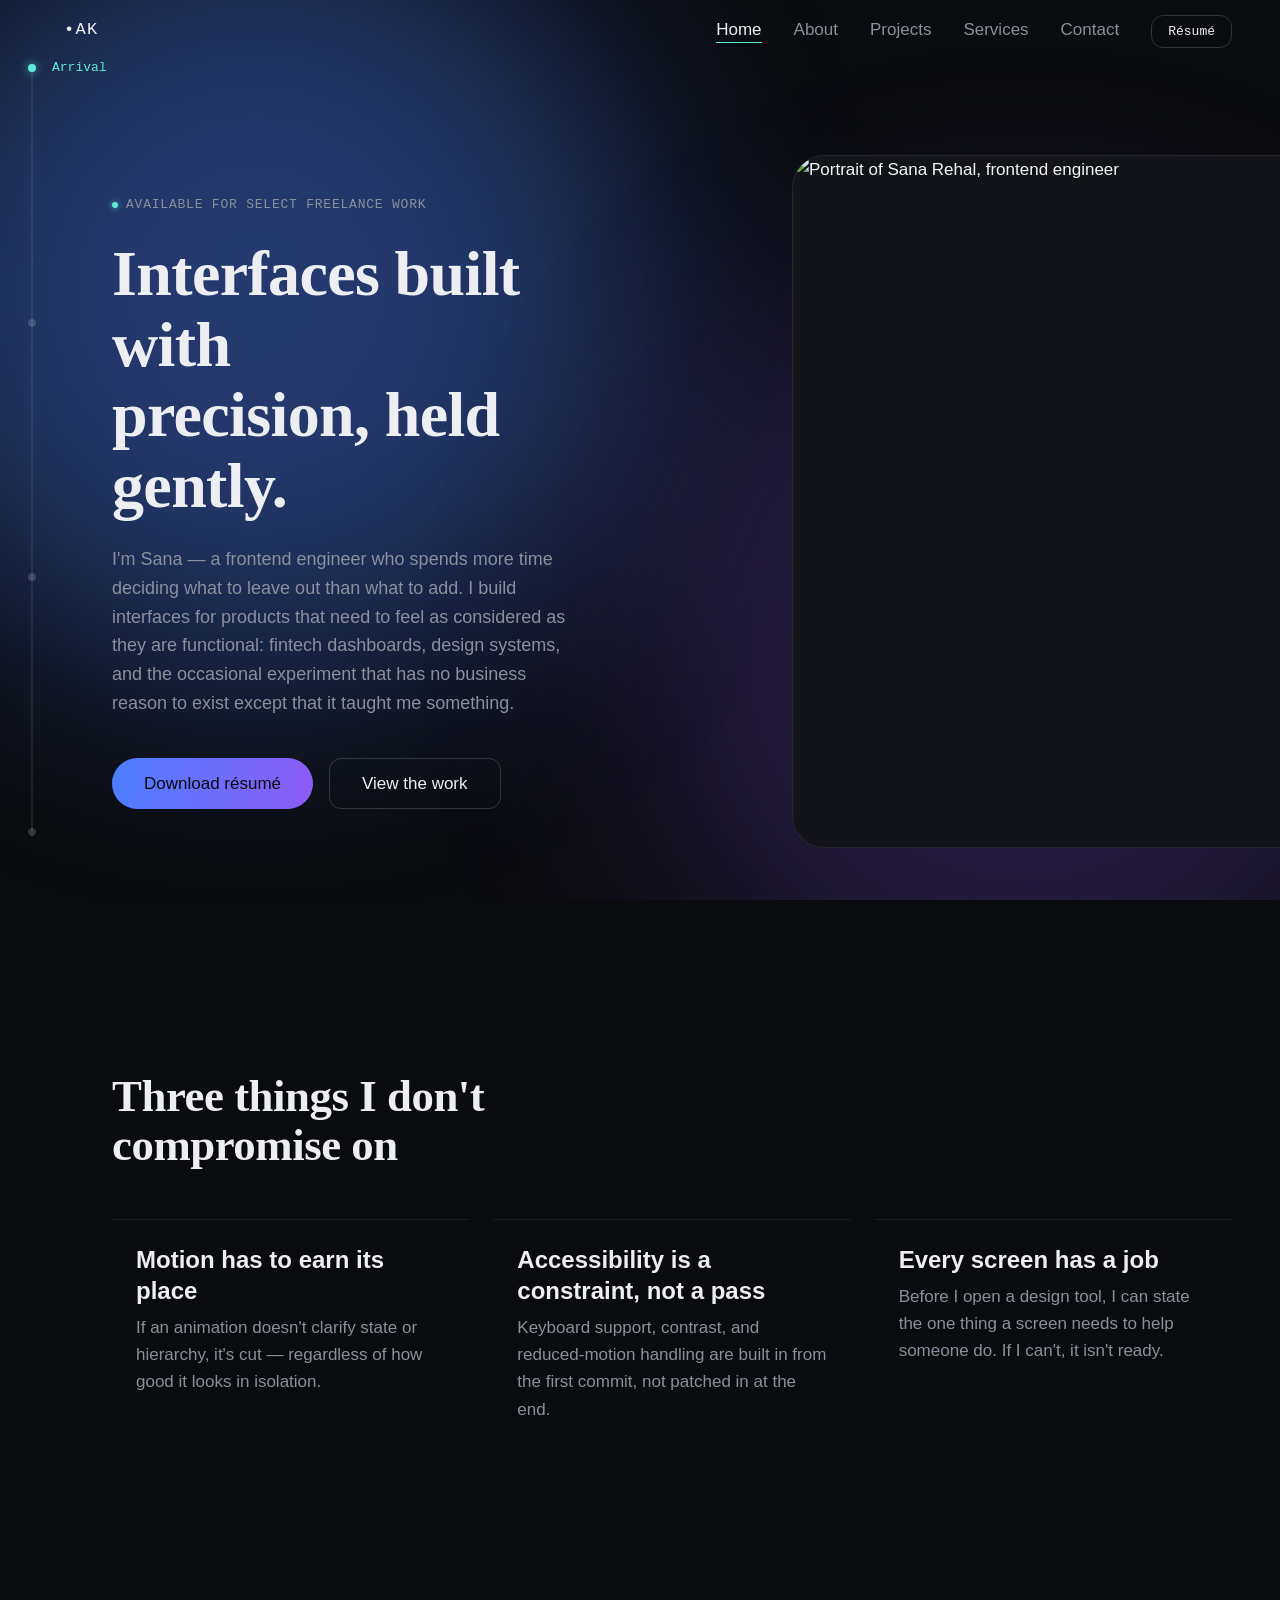
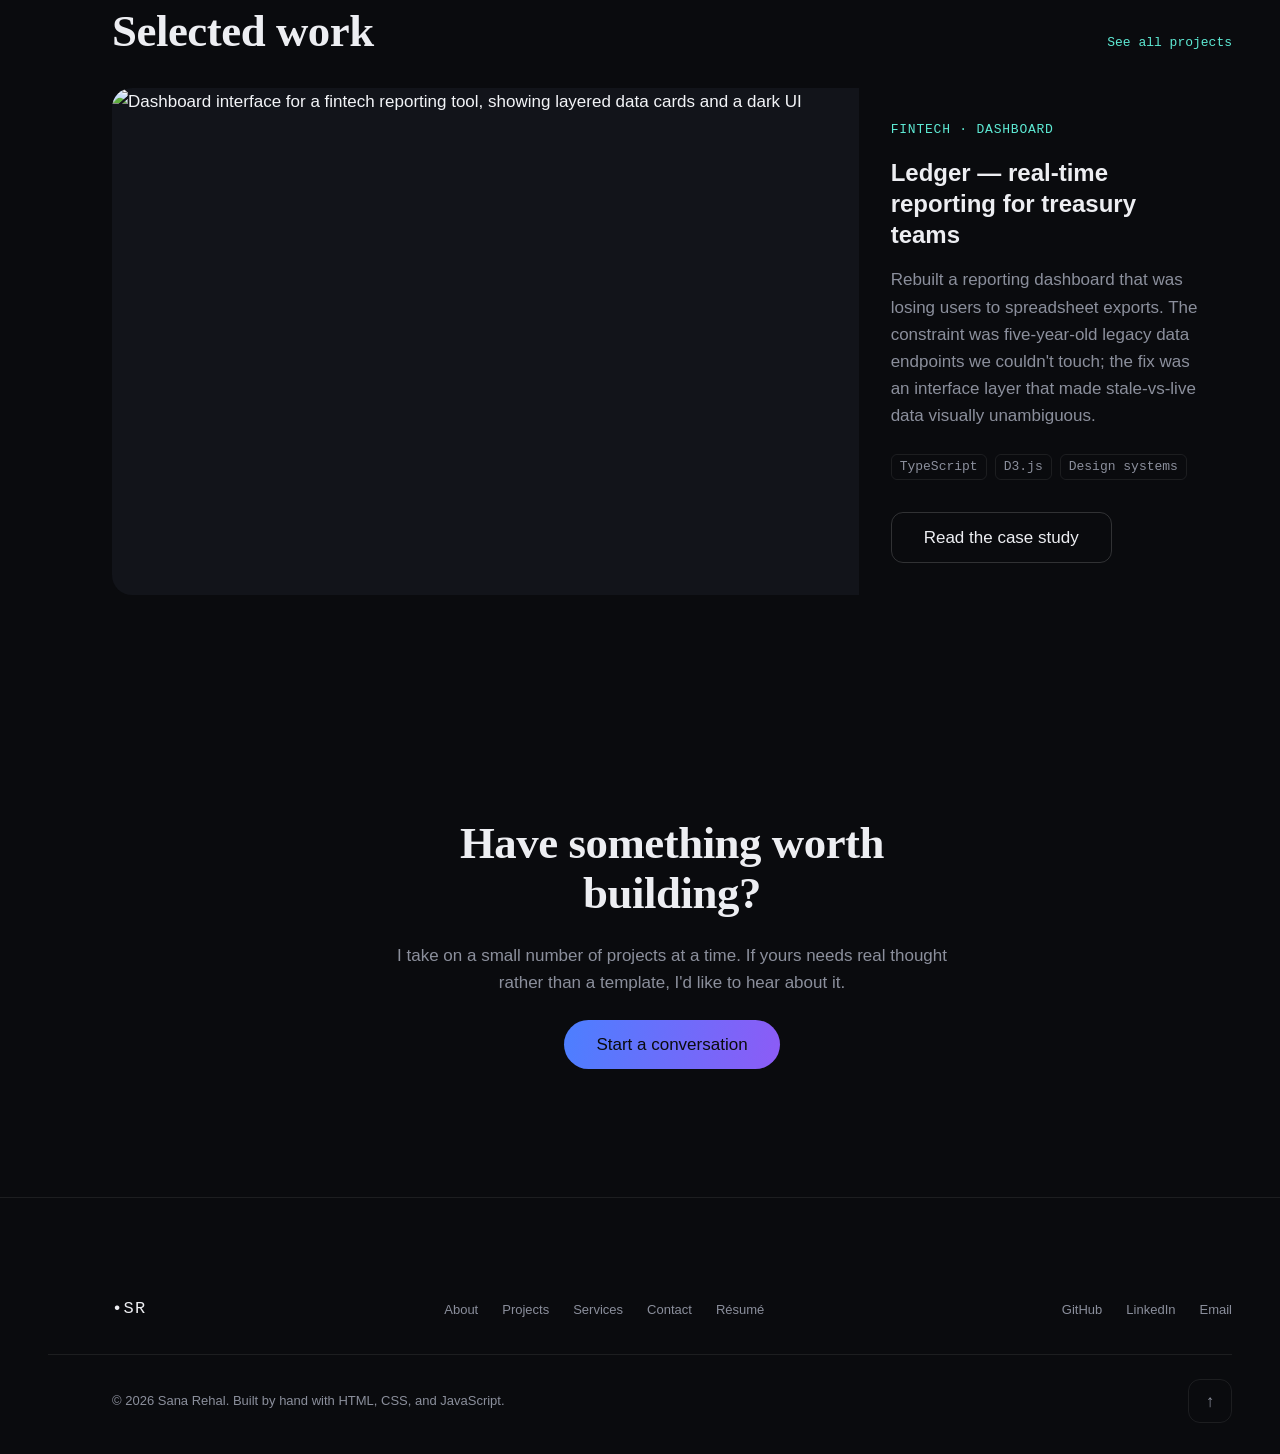
==== index.html @ 0d3c22f7 "Initial portfolio architecture" ====
<!DOCTYPE html>
<html lang="en">
<head>
  <meta charset="UTF-8">
  <meta name="viewport" content="width=device-width, initial-scale=1.0">

  <!-- ============================================================
       SEO: unique per-page title + description (Design Bible §26)
       ============================================================ -->
  <title>Arbaz Khan — Frontend Engineer &amp; Interaction Designer</title>
  <meta name="description" content="Arbaz Khan is a frontend engineer who designs and builds interfaces where motion and detail carry as much weight as function. Explore selected projects, services, and get in touch.">
  <meta name="author" content="Sana Rehal">

  <!-- Open Graph / social preview -->
  <meta property="og:type" content="website">
  <meta property="og:title" content="Sana Rehal — Frontend Engineer & Interaction Designer">
  <meta property="og:description" content="Interfaces built with precision, held gently. Selected work, services, and contact.">
  <meta property="og:image" content="assets/images/og-cover.jpg">

  <link rel="icon" type="image/svg+xml" href="assets/icons/favicon.svg">

  <!-- Fonts: self-hosted, loaded in base.css via @font-face (Design Bible §39-40) -->
 <link rel="stylesheet" href="css/base.css">
 <link rel="stylesheet" href="css/components.css">
 <link rel="stylesheet" href="css/pages.css">
</head>
<body class="page page--home">

  <!-- ============================================================
       Accessibility: skip link, first focusable element on the page,
       lets keyboard/screen-reader users bypass nav (Design Bible §27)
       ============================================================ -->
  <a class="u-skip-link" href="#main-content">Skip to main content</a>

  <!-- ============================================================
       LAYER 2 — Aurora lighting layer (fixed background).
       Purely decorative, so it is aria-hidden and sits behind all
       content. Two named sources only: Aurora-A (cool blue, top-left)
       and Aurora-B (violet, bottom-right) — Design Bible §16.
       Actual gradient/positioning implemented in components.css.
       ============================================================ -->
  <div class="aurora" aria-hidden="true">
    <div class="aurora__source aurora__source--a"></div>
    <div class="aurora__source aurora__source--b"></div>
  </div>

  <!-- ============================================================
       LAYER 3 — Noise texture overlay (decorative, fixed, tiled SVG).
       Design Bible §5 / Layer System.
       ============================================================ -->
  <div class="noise-layer" aria-hidden="true"></div>

  <!-- ============================================================
       LAYER 6 — Depth Rail: the site's signature motif.
       Tracks scroll position + current section label.
       Present, in equivalent form, on every page (Design Bible rule 54).
       Populated/updated by main.js — static structure only here.
       ============================================================ -->
  <nav class="depth-rail" aria-label="Page scroll progress">
    <div class="depth-rail__track">
      <div class="depth-rail__fill"></div>
    </div>
    <ul class="depth-rail__ticks" role="list">
      <li class="depth-rail__tick depth-rail__tick--active" data-section="hero">
        <span class="depth-rail__label">Arrival</span>
      </li>
      <li class="depth-rail__tick" data-section="approach">
        <span class="depth-rail__label">Approach</span>
      </li>
      <li class="depth-rail__tick" data-section="featured-work">
        <span class="depth-rail__label">Proof</span>
      </li>
      <li class="depth-rail__tick" data-section="closing-cta">
        <span class="depth-rail__label">Next</span>
      </li>
    </ul>
  </nav>

  <!-- ============================================================
       Primary site navigation. Sticky glass bar (Design Bible §15,
       structural glass — Level 1 only, never brightens on hover).
       ============================================================ -->
  <header class="site-header">
    <nav class="nav" aria-label="Primary">
      <a class="nav__logo" href="index.html" aria-label="Arbaz Khan — home">
        <span class="nav__logo-mark" aria-hidden="true">•AK</span>
      </a>

      <button class="nav__toggle" type="button" aria-expanded="false" aria-controls="nav-menu">
        <span class="u-visually-hidden">Open menu</span>
        <span class="nav__toggle-line" aria-hidden="true"></span>
        <span class="nav__toggle-line" aria-hidden="true"></span>
        <span class="nav__toggle-line" aria-hidden="true"></span>
      </button>

      <ul class="nav__menu" id="nav-menu" role="list">
        <li class="nav__item">
          <a class="nav__link nav__link--current" href="index.html" aria-current="page">Home</a>
        </li>
        <li class="nav__item">
          <a class="nav__link" href="about.html">About</a>
        </li>
        <li class="nav__item">
          <a class="nav__link" href="projects.html">Projects</a>
        </li>
        <li class="nav__item">
          <a class="nav__link" href="services.html">Services</a>
        </li>
        <li class="nav__item">
          <a class="nav__link" href="contact.html">Contact</a>
        </li>
        <li class="nav__item">
          <a class="nav__link nav__link--resume" href="resume.html">Résumé</a>
        </li>
      </ul>
    </nav>
  </header>

  <!-- ============================================================
       MAIN CONTENT
       ============================================================ -->
  <main id="main-content">

    <!-- ==========================================================
         ACT I — Arrival. The hero. Asymmetric split layout
         (Design Bible §13 / Experience Architecture §1).
         No centered, symmetric hero (Design Bible rule 16).
         ========================================================== -->
    <section class="hero" id="hero" aria-labelledby="hero-heading">
      <div class="hero__content">
        <p class="hero__eyebrow">
          <span class="hero__status-dot" aria-hidden="true"></span>
          Available for select freelance work
        </p>

        <h1 class="hero__heading" id="hero-heading">
          Interfaces built with<br>precision, held gently.
        </h1>

        <p class="hero__story">
          I'm Sana — a frontend engineer who spends more time deciding
          what to leave out than what to add. I build interfaces for
          products that need to feel as considered as they are
          functional: fintech dashboards, design systems, and the
          occasional experiment that has no business reason to exist
          except that it taught me something.
        </p>

        <div class="hero__actions">
          <a class="btn btn--primary" href="resume.html">
            Download résumé
          </a>
          <a class="btn btn--secondary" href="projects.html">
            View the work
          </a>
        </div>
      </div>

      <!-- Hero image: layered glass capsule, cropped/bleeding off the
           viewport edge — never a centered circle-crop portrait
           (Design Bible rule 16). Replace src with real photo. -->
      <div class="hero__portrait" aria-hidden="false">
        <div class="hero__portrait-glass">
          <img
            class="hero__portrait-image"
            src="assets/images/portrait-placeholder.jpg"
            alt="Portrait of Sana Rehal, frontend engineer"
            width="640"
            height="800"
            loading="eager"
          >
        </div>
      </div>
    </section>

    <!-- ==========================================================
         Approach — short bridging section between "who" (hero) and
         "proof" (featured work). Establishes the how-I-think claim
         in specific terms, not generic buzzwords (Design Bible §21-22).
         ========================================================== -->
    <section class="approach" id="approach" aria-labelledby="approach-heading">
      <h2 class="approach__heading" id="approach-heading">
        Three things I don't compromise on
      </h2>

      <ul class="approach__list" role="list">
        <li class="approach__item">
          <h3 class="approach__item-title">Motion has to earn its place</h3>
          <p class="approach__item-body">
            If an animation doesn't clarify state or hierarchy, it's
            cut — regardless of how good it looks in isolation.
          </p>
        </li>
        <li class="approach__item">
          <h3 class="approach__item-title">Accessibility is a constraint, not a pass</h3>
          <p class="approach__item-body">
            Keyboard support, contrast, and reduced-motion handling are
            built in from the first commit, not patched in at the end.
          </p>
        </li>
        <li class="approach__item">
          <h3 class="approach__item-title">Every screen has a job</h3>
          <p class="approach__item-body">
            Before I open a design tool, I can state the one thing a
            screen needs to help someone do. If I can't, it isn't ready.
          </p>
        </li>
      </ul>
    </section>

    <!-- ==========================================================
         ACT III preview — Featured work. Home shows a restrained
         teaser (1-2 projects), full case studies live on
         projects.html. 8/4 hierarchy split carries over even here
         (Design Bible §13).
         ========================================================== -->
    <section class="featured-work" id="featured-work" aria-labelledby="featured-work-heading">
      <div class="featured-work__header">
        <h2 class="featured-work__heading" id="featured-work-heading">
          Selected work
        </h2>
        <a class="featured-work__all-link" href="projects.html">
          See all projects
        </a>
      </div>

      <!-- Placeholder featured project card. Content (image, tags,
           links) to be replaced with real project data before launch.
           Structure is data-driven per Design Bible §25 / rule 49. -->
      <article class="project-card project-card--featured">
        <div class="project-card__media">
          <img
            class="project-card__image"
            src="assets/images/project-placeholder-01.jpg"
            alt="Dashboard interface for a fintech reporting tool, showing layered data cards and a dark UI"
            width="1200"
            height="800"
            loading="lazy"
          >
        </div>
        <div class="project-card__body">
          <p class="project-card__category">Fintech · Dashboard</p>
          <h3 class="project-card__title">Ledger — real-time reporting for treasury teams</h3>
          <p class="project-card__description">
            Rebuilt a reporting dashboard that was losing users to
            spreadsheet exports. The constraint was five-year-old legacy
            data endpoints we couldn't touch; the fix was an interface
            layer that made stale-vs-live data visually unambiguous.
          </p>
          <ul class="project-card__tags" role="list">
            <li class="project-card__tag">TypeScript</li>
            <li class="project-card__tag">D3.js</li>
            <li class="project-card__tag">Design systems</li>
          </ul>
          <div class="project-card__links">
            <a class="btn btn--secondary" href="projects.html">Read the case study</a>
          </div>
        </div>
      </article>
    </section>

    <!-- ==========================================================
         Closing CTA — bridges Home to Contact. Calm, not urgent
         (matches Act V tone from Experience Architecture, previewed
         here in miniature).
         ========================================================== -->
    <section class="closing-cta" id="closing-cta" aria-labelledby="closing-cta-heading">
      <h2 class="closing-cta__heading" id="closing-cta-heading">
        Have something worth building?
      </h2>
      <p class="closing-cta__body">
        I take on a small number of projects at a time. If yours needs
        real thought rather than a template, I'd like to hear about it.
      </p>
      <a class="btn btn--primary" href="contact.html">Start a conversation</a>
    </section>

  </main>

  <!-- ============================================================
       Footer — minimal, elegant (Design Bible / Experience
       Architecture footer spec). Shared structure across all pages.
       ============================================================ -->
  <footer class="site-footer">
    <div class="site-footer__top">
      <a class="site-footer__logo" href="index.html" aria-label="Sana Rehal — home">
        <span class="nav__logo-mark" aria-hidden="true">•SR</span>
      </a>

      <nav class="site-footer__links" aria-label="Footer">
        <ul class="site-footer__link-list" role="list">
          <li><a href="about.html">About</a></li>
          <li><a href="projects.html">Projects</a></li>
          <li><a href="services.html">Services</a></li>
          <li><a href="contact.html">Contact</a></li>
          <li><a href="resume.html">Résumé</a></li>
        </ul>
      </nav>

      <ul class="site-footer__social" role="list" aria-label="Social links">
        <li><a href="https://github.com/" target="_blank" rel="noopener noreferrer">GitHub</a></li>
        <li><a href="https://linkedin.com/" target="_blank" rel="noopener noreferrer">LinkedIn</a></li>
        <li><a href="mailto:hello@sanarehal.dev">Email</a></li>
      </ul>
    </div>

    <div class="site-footer__bottom">
      <p class="site-footer__copyright">
        © <span id="current-year">2026</span> Sana Rehal. Built by hand with HTML, CSS, and JavaScript.
      </p>
      <button class="site-footer__back-to-top" type="button" aria-label="Back to top">
        ↑ <span class="u-visually-hidden">Back to top</span>
      </button>
    </div>
  </footer>

  <!-- ============================================================
       LAYER 7 — Cursor glow. Fine-pointer only; disabled entirely
       on touch devices via JS feature detection (Design Bible §26 /
       rule 26). Empty container populated by main.js.
       ============================================================ -->
  <div class="cursor-glow" aria-hidden="true"></div>

  <script src="js/main.js" defer></script>
  <script src="js/animations.js" defer></script>
</body>
</html>
---- css/base.css ----
/* ================================================================
   BASE.CSS
   Design tokens, reset, and global typography defaults ONLY.
   No component styling and no page-layout rules belong in this file
   (Design Bible §30 — CSS Architecture Philosophy). If a rule here
   starts describing how a specific component looks, it has drifted
   out of scope and belongs in components.css instead.
   ================================================================ */


/* ----------------------------------------------------------------
   1. DESIGN TOKENS
   Single source of truth for every color, spacing, radius, type,
   motion, and z-index value used anywhere in the project. Component
   and page CSS must always reference these variables — never a raw
   hex/px value (Design Bible rule 48).
   ---------------------------------------------------------------- */
:root {

  /* --- Color: void / panel base (Design Bible §18) --- */
  --bg-void: #0A0B0E;         /* primary page background — never pure #000 */
  --bg-panel: #12141A;        /* base surface under glass, before blur */
  --bg-panel-modal: #0E0F13;  /* slightly darker/denser glass for modals (§15) */

  /* --- Color: text --- */
  --text-primary: #EDEEF2;    /* never pure #FFF */
  --text-muted: #8B8F9C;
  --text-on-accent: #0A0B0E;  /* for text sitting on filled accent buttons */

  /* --- Color: the two named light sources (Design Bible §16) --- */
  --aurora-blue: #4C7FFF;     /* Aurora-A — cool, top-left, "arrival/thought" */
  --aurora-violet: #8B5CF6;   /* Aurora-B — warm, bottom-right, "output/craft" */

  /* --- Color: the single reserved signal color (Design Bible rule 2) --- */
  --accent-line: #5EEAD4;     /* depth rail + status dots ONLY. Never decorative. */

  /* --- Color: glass borders (Design Bible §14 — Elevation) --- */
  --glass-border-resting: rgba(255, 255, 255, 0.08);
  --glass-border-active: rgba(255, 255, 255, 0.16);

  /* --- Typography: font families (Design Bible §17) --- */
  --font-display: "Fraunces", Georgia, serif;         /* H1/H2 only */
  --font-body: "Inter", -apple-system, sans-serif;      /* UI + paragraphs */
  --font-mono: "JetBrains Mono", "SF Mono", monospace;  /* data, tags, wordmark */

  /* --- Typography: scale (Design Bible §17) --- */
  --text-h1: clamp(2.75rem, 5vw, 4.5rem);
  --text-h2: clamp(2rem, 3.5vw, 3rem);
  --text-h3: 1.5rem;
  --text-body: 1.0625rem;
  --text-small: 0.8125rem;

  /* --- Typography: line-height --- */
  --leading-display: 1.1;
  --leading-body: 1.6;

  /* --- Spacing: 8px base scale (Design Bible §12) --- */
  --space-1: 0.5rem;   /* 8px */
  --space-2: 1rem;     /* 16px */
  --space-3: 1.5rem;   /* 24px */
  --space-4: 2rem;     /* 32px */
  --space-5: 3rem;     /* 48px */
  --space-6: 4rem;     /* 64px */
  --space-7: 6rem;     /* 96px */
  --space-8: 8rem;     /* 128px */

  /* --- Radius: 4-step scale (Design Bible §11) --- */
  --radius-xs: 6px;
  --radius-sm: 12px;
  --radius-md: 20px;
  --radius-lg: 32px;
  --radius-pill: 999px; /* primary CTA only — see components.css */

  /* --- Elevation: blur levels (Design Bible §14 — max 2 values, ever) --- */
  --blur-level-1: 16px; /* resting glass */
  --blur-level-2: 24px; /* active/hovered glass */

  /* --- Grid (Design Bible §13) --- */
  --grid-max-width: 1440px;
  --grid-gutter: var(--space-3);

  /* --- Motion: durations (Design Bible §3 — only two speeds) --- */
  --duration-structural: 750ms;   /* page load, section reveal, page transitions */
  --duration-micro: 220ms;        /* hover, tilt, press */

  /* --- Motion: easing curves (Design Bible §3) --- */
  --ease-settle: cubic-bezier(0.16, 1, 0.3, 1);   /* structural: slight overshoot, then rest */
  --ease-linear-out: cubic-bezier(0.4, 0, 0.2, 1); /* micro-interactions: no overshoot */

  /* --- Z-index / layer system (Design Bible Layer System, §5 of Experience Architecture) --- */
  --z-void: 0;
  --z-aurora: 1;
  --z-noise: 2;
  --z-floating-objects: 3;
  --z-content: 10;
  --z-depth-rail: 20;
  --z-header: 25;
  --z-cursor-glow: 30;
  --z-overlay: 40;
}


/* ----------------------------------------------------------------
   2. FONT LOADING
   Self-hosted, woff2 only, font-display: swap, only weights actually
   used by the type hierarchy (Design Bible §39-40). Place the
   corresponding .woff2 files in /assets/fonts before launch — these
   declarations intentionally point at files that do not exist yet.
   ---------------------------------------------------------------- */
@font-face {
  font-family: "Fraunces";
  src: url("../assets/fonts/fraunces-regular.woff2") format("woff2");
  font-weight: 400;
  font-style: normal;
  font-display: swap;
}

@font-face {
  font-family: "Fraunces";
  src: url("../assets/fonts/fraunces-semibold.woff2") format("woff2");
  font-weight: 600;
  font-style: normal;
  font-display: swap;
}

@font-face {
  font-family: "Inter";
  src: url("../assets/fonts/inter-regular.woff2") format("woff2");
  font-weight: 400;
  font-style: normal;
  font-display: swap;
}

@font-face {
  font-family: "Inter";
  src: url("../assets/fonts/inter-medium.woff2") format("woff2");
  font-weight: 500;
  font-style: normal;
  font-display: swap;
}

@font-face {
  font-family: "Inter";
  src: url("../assets/fonts/inter-semibold.woff2") format("woff2");
  font-weight: 600;
  font-style: normal;
  font-display: swap;
}

@font-face {
  font-family: "JetBrains Mono";
  src: url("../assets/fonts/jetbrains-mono-regular.woff2") format("woff2");
  font-weight: 400;
  font-style: normal;
  font-display: swap;
}

@font-face {
  font-family: "JetBrains Mono";
  src: url("../assets/fonts/jetbrains-mono-medium.woff2") format("woff2");
  font-weight: 500;
  font-style: normal;
  font-display: swap;
}


/* ----------------------------------------------------------------
   3. RESET
   Minimal, modern reset — normalizes box model and removes default
   spacing without stripping semantics visitors depend on.
   ---------------------------------------------------------------- */
*,
*::before,
*::after {
  box-sizing: border-box;
  margin: 0;
  padding: 0;
}

html {
  /* Prevents iOS text-size-adjust weirdness without disabling zoom */
  -webkit-text-size-adjust: 100%;
  scroll-behavior: auto; /* native scroll only — no scroll-jacking, per Experience Architecture §6 */
}

body {
  min-height: 100vh;
  background-color: var(--bg-void);
  color: var(--text-primary);
  font-family: var(--font-body);
  font-size: var(--text-body);
  line-height: var(--leading-body);
  font-weight: 400;
  -webkit-font-smoothing: antialiased;
  overflow-x: hidden; /* guards against the floating/aurora layers ever forcing horizontal scroll */
}

img,
picture,
svg {
  display: block;
  max-width: 100%;
}

/* Images without explicit width/height still reserve space via
   aspect-ratio at the component level (pages.css / components.css) —
   this is a global fallback only. */
img {
  height: auto;
}

a {
  color: inherit;
  text-decoration: none;
}

button {
  font: inherit;
  color: inherit;
  background: none;
  border: none;
  cursor: pointer;
}

ul,
ol {
  list-style: none;
}

input,
textarea,
select {
  font: inherit;
  color: inherit;
}


/* ----------------------------------------------------------------
   4. GLOBAL TYPOGRAPHY DEFAULTS
   Element-level rules only. Component-specific type treatment
   (e.g. a card title's exact size) lives in components.css.
   ---------------------------------------------------------------- */
h1,
h2 {
  font-family: var(--font-display);
  line-height: var(--leading-display);
  font-weight: 600;
  letter-spacing: -0.01em;
}

h1 {
  font-size: var(--text-h1);
}

h2 {
  font-size: var(--text-h2);
}

h3,
h4 {
  font-family: var(--font-body);
  font-weight: 600;
  line-height: 1.3;
}

h3 {
  font-size: var(--text-h3);
}

p {
  font-family: var(--font-body);
}

/* Data/mono role — tags, dates, tech labels, depth-rail text
   (Design Bible §17). Applied via this class wherever mono content
   appears in components/pages. */
.font-mono {
  font-family: var(--font-mono);
  font-size: var(--text-small);
  letter-spacing: 0.02em;
}


/* ----------------------------------------------------------------
   5. FOCUS STATES
   Global, visible, on-brand focus ring — never removed
   (Design Bible rule 28). Uses the accent-line color since focus
   is a genuine status signal, consistent with §2's reservation of
   that color for signals only.
   ---------------------------------------------------------------- */
:focus-visible {
  outline: 2px solid var(--accent-line);
  outline-offset: 3px;
  border-radius: var(--radius-xs);
}

/* Remove the default focus ring only where :focus-visible is
   supported and not active — never remove focus styling outright. */
:focus:not(:focus-visible) {
  outline: none;
}


/* ----------------------------------------------------------------
   6. GLOBAL UTILITIES
   Layout/accessibility helpers only — never used for one-off visual
   styling that belongs in a component (Design Bible rule 46).
   ---------------------------------------------------------------- */

/* Visually hides content while keeping it available to assistive
   technology — used for icon-only buttons, decorative toggles, etc. */
.u-visually-hidden {
  position: absolute;
  width: 1px;
  height: 1px;
  padding: 0;
  margin: -1px;
  overflow: hidden;
  clip: rect(0, 0, 0, 0);
  white-space: nowrap;
  border: 0;
}

/* Skip-to-content link: visually hidden until focused, then snaps
   into view at the top of the viewport (Design Bible §27). */
.u-skip-link {
  position: absolute;
  top: -48px;
  left: var(--space-2);
  z-index: var(--z-overlay);
  padding: var(--space-1) var(--space-3);
  background-color: var(--bg-panel);
  color: var(--text-primary);
  border: 1px solid var(--glass-border-active);
  border-radius: var(--radius-sm);
  font-family: var(--font-body);
  font-weight: 500;
  transition: top var(--duration-micro) var(--ease-linear-out);
}

.u-skip-link:focus {
  top: var(--space-2);
}

/* Shared max-width content container. Component/page CSS composes
   with this rather than redefining max-width per section. */
.u-container {
  width: 100%;
  max-width: var(--grid-max-width);
  margin-inline: auto;
  padding-inline: var(--space-3);
}

@media (min-width: 768px) {
  .u-container {
    padding-inline: var(--space-5);
  }
}


/* ----------------------------------------------------------------
   7. REDUCED MOTION (global switch)
   The specific ambient/looping animations this disables live in
   components.css and animations.js; this block is the site-wide
   contract that those files must honor (Design Bible rule 24-25).
   ---------------------------------------------------------------- */
@media (prefers-reduced-motion: reduce) {
  *,
  *::before,
  *::after {
    animation-duration: 0.001ms !important;
    animation-iteration-count: 1 !important;
    transition-duration: 0.001ms !important;
    scroll-behavior: auto !important;
  }
}
---- css/components.css ----
/* ================================================================
   COMPONENTS.CSS
   Reusable, page-agnostic pieces only: glass system, nav, footer,
   buttons, cards, depth rail, decorative light/noise/cursor layers.
   A rule here must work correctly if the component is dropped into
   any page. Page-specific arrangement lives in pages.css instead
   (Design Bible §30).
   ================================================================ */


/* ----------------------------------------------------------------
   1. GLASS SYSTEM
   Three-tier hierarchy (Design Bible §15). Structural glass (nav,
   depth rail) never brightens on hover — it must stay a stable
   reference point. Content glass (cards) moves from Level 1 to
   Level 2 on hover/focus. Modal glass is visually distinct from both.
   Max 2 blur values exist site-wide — see --blur-level-1/2 in base.css.
   ---------------------------------------------------------------- */
.glass--structural {
  background-color: rgba(18, 20, 26, 0.72);
  backdrop-filter: blur(var(--blur-level-1));
  -webkit-backdrop-filter: blur(var(--blur-level-1));
  border: 1px solid var(--glass-border-resting);
}

.glass--content {
  background-color: rgba(18, 20, 26, 0.55);
  backdrop-filter: blur(var(--blur-level-1));
  -webkit-backdrop-filter: blur(var(--blur-level-1));
  border: 1px solid var(--glass-border-resting);
  transition: border-color var(--duration-micro) var(--ease-linear-out),
              background-color var(--duration-micro) var(--ease-linear-out);
}

.glass--content:hover,
.glass--content:focus-within {
  background-color: rgba(18, 20, 26, 0.68);
  backdrop-filter: blur(var(--blur-level-2));
  -webkit-backdrop-filter: blur(var(--blur-level-2));
  border-color: var(--glass-border-active);
}

.glass--modal {
  background-color: rgba(14, 15, 19, 0.86);
  backdrop-filter: blur(var(--blur-level-2));
  -webkit-backdrop-filter: blur(var(--blur-level-2));
  border: 1px solid var(--glass-border-active);
}

/* Fallback for browsers without backdrop-filter support: glass
   still reads as a solid, readable panel (Design Bible §27). */
@supports not (backdrop-filter: blur(1px)) {
  .glass--structural,
  .glass--content,
  .glass--modal {
    background-color: var(--bg-panel);
  }
}


/* ----------------------------------------------------------------
   2. DECORATIVE LIGHT / NOISE / CURSOR LAYERS
   Layer System order: void(0) → aurora(1) → noise(2) →
   floating(3) → content(10) → rail(20) → header(25) → cursor(30).
   These containers are populated/driven by main.js (scroll-reactive
   opacity) but their look and stacking are fully defined here.
   ---------------------------------------------------------------- */
.aurora {
  position: fixed;
  inset: 0;
  z-index: var(--z-aurora);
  overflow: hidden;
  pointer-events: none;
}

.aurora__source {
  position: absolute;
  width: 60vw;
  height: 60vw;
  max-width: 900px;
  max-height: 900px;
  border-radius: 50%;
  filter: blur(120px);
  will-change: opacity; /* transform is never animated on this layer — cost control */
}

.aurora__source--a {
  top: -10%;
  left: -10%;
  background: var(--aurora-blue);
  opacity: 0.35;
}

.aurora__source--b {
  bottom: -15%;
  right: -10%;
  background: var(--aurora-violet);
  opacity: 0.22; /* dimmer at rest on Home; strengthens on Projects/Services per page CSS */
}

.noise-layer {
  position: fixed;
  inset: 0;
  z-index: var(--z-noise);
  pointer-events: none;
  opacity: 0.03;
  mix-blend-mode: overlay;
  background-image: url("../assets/icons/noise.svg");
  background-repeat: repeat;
  background-size: 180px 180px;
}

.cursor-glow {
  position: fixed;
  top: 0;
  left: 0;
  z-index: var(--z-cursor-glow);
  width: 220px;
  height: 220px;
  border-radius: 50%;
  background: radial-gradient(circle, rgba(76, 127, 255, 0.16), transparent 70%);
  pointer-events: none;
  opacity: 0; /* toggled to 1 by main.js only on fine-pointer devices, over interactive zones */
  transform: translate(-50%, -50%);
  transition: opacity var(--duration-micro) var(--ease-linear-out);
}

/* Cursor glow is never rendered at all on coarse/touch pointers
   (Design Bible rule 26) — belt-and-suspenders alongside the JS
   feature detection in main.js. */
@media (hover: none), (pointer: coarse) {
  .cursor-glow {
    display: none;
  }
}

@media (prefers-reduced-motion: reduce) {
  .aurora__source {
    animation: none !important;
  }
}


/* ----------------------------------------------------------------
   3. DEPTH RAIL
   The site's signature motif (Design Bible §7). Fixed, full-height
   vertical instrument on desktop; relocates to a horizontal bar
   under the header on mobile (Design Bible §7 of Experience
   Architecture — Mobile-First Interaction Strategy).
   ---------------------------------------------------------------- */
.depth-rail {
  position: fixed;
  z-index: var(--z-depth-rail);
  top: 0;
  left: 0;
  height: 100vh;
  width: 64px;
  display: flex;
  flex-direction: column;
  align-items: center;
  padding-block: var(--space-6);
}

.depth-rail__track {
  position: relative;
  width: 2px;
  flex: 1;
  background-color: var(--glass-border-resting);
  border-radius: var(--radius-xs);
  overflow: hidden;
}

.depth-rail__fill {
  position: absolute;
  top: 0;
  left: 0;
  width: 100%;
  height: 0%; /* driven by main.js scroll listener, rAF-throttled */
  background-color: var(--accent-line);
  box-shadow: 0 0 8px rgba(94, 234, 212, 0.6);
  transition: height var(--duration-micro) linear;
}

.depth-rail__ticks {
  position: absolute;
  top: var(--space-6);
  bottom: var(--space-6);
  left: 50%;
  display: flex;
  flex-direction: column;
  justify-content: space-between;
  transform: translateX(-50%);
}

.depth-rail__tick {
  position: relative;
  width: 8px;
  height: 8px;
  border-radius: 50%;
  background-color: var(--glass-border-active);
  transition: background-color var(--duration-micro) var(--ease-linear-out),
              box-shadow var(--duration-micro) var(--ease-linear-out);
}

.depth-rail__tick--active {
  background-color: var(--accent-line);
  box-shadow: 0 0 10px rgba(94, 234, 212, 0.7);
}

.depth-rail__label {
  position: absolute;
  left: var(--space-3);
  top: 50%;
  transform: translateY(-50%);
  white-space: nowrap;
  font-family: var(--font-mono);
  font-size: var(--text-small);
  color: var(--text-muted);
  opacity: 0;
  pointer-events: none;
  transition: opacity var(--duration-micro) var(--ease-linear-out);
}

.depth-rail__tick--active .depth-rail__label {
  color: var(--accent-line);
  opacity: 1;
}

/* Mobile: rail becomes a slim horizontal bar under the header
   rather than a rotated version of the desktop rail — same
   function (position + label), different geometry appropriate to
   a narrow viewport (Design Bible / Mobile-First Interaction Strategy). */
@media (max-width: 767px) {
  .depth-rail {
    top: 64px; /* sits directly under the fixed header */
    left: 0;
    width: 100%;
    height: 3px;
    flex-direction: row;
    padding: 0;
  }

  .depth-rail__track {
    width: 100%;
    height: 100%;
  }

  .depth-rail__fill {
    width: 0%;
    height: 100%;
  }

  .depth-rail__ticks {
    display: none; /* current-section label shown in header instead on mobile */
  }
}


/* ----------------------------------------------------------------
   4. SITE HEADER / PRIMARY NAVIGATION
   Sticky glass bar, structural glass tier (never brightens).
   Underline draws from the cursor's entry direction via a JS-set
   custom property (--underline-origin), set in animations.js.
   ---------------------------------------------------------------- */
.site-header {
  position: sticky;
  top: 0;
  z-index: var(--z-header);
}

.nav {
  display: flex;
  align-items: center;
  justify-content: space-between;
  gap: var(--space-3);
  padding: var(--space-2) var(--space-3);
  margin-inline: auto;
  max-width: var(--grid-max-width);
}

@media (min-width: 768px) {
  .nav {
    padding: var(--space-2) var(--space-5);
  }
}

.nav__logo {
  display: inline-flex;
  align-items: center;
}

.nav__logo-mark {
  font-family: var(--font-mono);
  font-weight: 500;
  font-size: var(--text-body);
  letter-spacing: 0.08em;
  color: var(--text-primary);
}

/* Hamburger toggle — visible only below the desktop breakpoint */
.nav__toggle {
  display: flex;
  flex-direction: column;
  justify-content: center;
  gap: 5px;
  width: 44px;
  height: 44px; /* 44px minimum touch target, Design Bible Mobile-First Strategy */
  padding: 0;
}

.nav__toggle-line {
  display: block;
  width: 22px;
  height: 1.5px;
  background-color: var(--text-primary);
  transition: transform var(--duration-micro) var(--ease-linear-out),
              opacity var(--duration-micro) var(--ease-linear-out);
}

.nav__toggle[aria-expanded="true"] .nav__toggle-line:nth-child(2) {
  transform: translateY(6.5px) rotate(45deg);
}

.nav__toggle[aria-expanded="true"] .nav__toggle-line:nth-child(3) {
  opacity: 0;
}

.nav__toggle[aria-expanded="true"] .nav__toggle-line:nth-child(4) {
  transform: translateY(-6.5px) rotate(-45deg);
}

@media (min-width: 768px) {
  .nav__toggle {
    display: none;
  }
}

/* Menu: full-screen glass drawer on mobile, inline row on desktop */
.nav__menu {
  position: fixed;
  inset: 0;
  z-index: var(--z-overlay);
  display: flex;
  flex-direction: column;
  align-items: center;
  justify-content: center;
  gap: var(--space-4);
  background-color: rgba(10, 11, 14, 0.96);
  backdrop-filter: blur(var(--blur-level-2));
  -webkit-backdrop-filter: blur(var(--blur-level-2));
  transform: translateX(100%);
  transition: transform var(--duration-structural) var(--ease-settle);
}

.nav__menu.is-open {
  transform: translateX(0);
}

@media (min-width: 768px) {
  .nav__menu {
    position: static;
    inset: auto;
    z-index: auto;
    flex-direction: row;
    gap: var(--space-4);
    background: none;
    backdrop-filter: none;
    -webkit-backdrop-filter: none;
    transform: none;
    transition: none;
  }
}

.nav__link {
  position: relative;
  font-size: var(--text-body);
  color: var(--text-muted);
  padding-bottom: 4px;
  transition: color var(--duration-micro) var(--ease-linear-out);
}

.nav__link::after {
  content: "";
  position: absolute;
  left: 0;
  bottom: 0;
  width: 100%;
  height: 1px;
  background-color: var(--accent-line);
  transform: scaleX(0);
  transform-origin: var(--underline-origin, left);
  transition: transform var(--duration-micro) var(--ease-linear-out);
}

.nav__link:hover,
.nav__link:focus-visible {
  color: var(--text-primary);
}

.nav__link:hover::after,
.nav__link:focus-visible::after {
  transform: scaleX(1);
}

.nav__link--current {
  color: var(--text-primary);
}

.nav__link--current::after {
  transform: scaleX(1);
  transform-origin: left;
}

.nav__link--resume {
  font-family: var(--font-mono);
  font-size: var(--text-small);
  color: var(--text-primary);
  border: 1px solid var(--glass-border-active);
  border-radius: var(--radius-sm);
  padding: var(--space-1) var(--space-2);
}

.nav__link--resume::after {
  display: none; /* this link is styled as a small button, not an underline link */
}


/* ----------------------------------------------------------------
   5. BUTTONS
   Two tiers only (Design Bible §19, rule 11-12). Primary: filled,
   pill radius, slow internal gradient drift. Secondary: glass
   outline, --radius-sm. Magnetic pull + ripple are applied via
   animations.js on fine-pointer devices only.
   ---------------------------------------------------------------- */
.btn {
  display: inline-flex;
  align-items: center;
  justify-content: center;
  gap: var(--space-1);
  padding: var(--space-2) var(--space-4);
  font-family: var(--font-body);
  font-weight: 500;
  font-size: var(--text-body);
  line-height: 1;
  transition: transform var(--duration-micro) var(--ease-linear-out),
              background-position var(--duration-micro) var(--ease-linear-out),
              border-color var(--duration-micro) var(--ease-linear-out);
}

.btn:active {
  transform: scale(0.98);
}

.btn--primary {
  border-radius: var(--radius-pill);
  color: var(--text-on-accent);
  background-image: linear-gradient(
    100deg,
    var(--aurora-blue) 0%,
    var(--aurora-violet) 50%,
    var(--aurora-blue) 100%
  );
  background-size: 200% 100%;
  background-position: 0% 0%;
  animation: btn-gradient-drift 8s linear infinite;
}

.btn--primary:hover,
.btn--primary:focus-visible {
  animation-duration: 3s; /* motion speeds up in response to attention, not on its own */
}

@keyframes btn-gradient-drift {
  to {
    background-position: 200% 0%;
  }
}

.btn--secondary {
  border-radius: var(--radius-sm);
  color: var(--text-primary);
  background-color: transparent;
  border: 1px solid var(--glass-border-active);
}

.btn--secondary:hover,
.btn--secondary:focus-visible {
  border-color: var(--accent-line);
}

@media (prefers-reduced-motion: reduce) {
  .btn--primary {
    animation: none;
    background-position: 0% 0%;
  }
}


/* ----------------------------------------------------------------
   6. PROJECT CARD
   Content-glass tier. Data-driven structure so new projects never
   require new layout code (Design Bible rule 49). Cursor-relative
   tilt + glow-from-cursor-position are applied by animations.js on
   projects.html only (Design Bible — signature interaction unique
   to that page); this base card styling is shared everywhere a card
   appears, including the Home teaser.
   ---------------------------------------------------------------- */
.project-card {
  display: flex;
  flex-direction: column;
  border-radius: var(--radius-md);
  overflow: hidden;
}

.project-card__media {
  aspect-ratio: 3 / 2;
  overflow: hidden;
  background-color: var(--bg-panel);
}

.project-card__image {
  width: 100%;
  height: 100%;
  object-fit: cover;
  filter: saturate(0.9) contrast(1.05) hue-rotate(-2deg); /* cool duotone pass, Design Bible §8 */
}

.project-card__body {
  padding: var(--space-4);
  display: flex;
  flex-direction: column;
  gap: var(--space-2);
}

.project-card__category {
  font-family: var(--font-mono);
  font-size: var(--text-small);
  color: var(--accent-line);
  text-transform: uppercase;
  letter-spacing: 0.06em;
}

.project-card__title {
  font-size: var(--text-h3);
  font-weight: 600;
}

.project-card__description {
  color: var(--text-muted);
  line-height: var(--leading-body);
}

.project-card__tags {
  display: flex;
  flex-wrap: wrap;
  gap: var(--space-1);
  margin-top: var(--space-1);
}

.project-card__tag {
  font-family: var(--font-mono);
  font-size: var(--text-small);
  color: var(--text-muted);
  border: 1px solid var(--glass-border-resting);
  border-radius: var(--radius-xs);
  padding: 2px var(--space-1);
}

.project-card__links {
  margin-top: var(--space-2);
}


/* ----------------------------------------------------------------
   7. SITE FOOTER
   Minimal, shared across every page (Design Bible / Experience
   Architecture footer spec).
   ---------------------------------------------------------------- */
.site-footer {
  position: relative;
  z-index: var(--z-content);
  padding: var(--space-6) var(--space-3) var(--space-4);
  border-top: 1px solid var(--glass-border-resting);
}

@media (min-width: 768px) {
  .site-footer {
    padding: var(--space-7) var(--space-5) var(--space-4);
  }
}

.site-footer__top {
  display: flex;
  flex-direction: column;
  gap: var(--space-4);
  max-width: var(--grid-max-width);
  margin-inline: auto;
  padding-bottom: var(--space-4);
}

@media (min-width: 768px) {
  .site-footer__top {
    flex-direction: row;
    align-items: center;
    justify-content: space-between;
  }
}

.site-footer__link-list,
.site-footer__social {
  display: flex;
  flex-wrap: wrap;
  gap: var(--space-3);
}

.site-footer__link-list a,
.site-footer__social a {
  color: var(--text-muted);
  font-size: var(--text-small);
  transition: color var(--duration-micro) var(--ease-linear-out);
}

.site-footer__link-list a:hover,
.site-footer__social a:hover,
.site-footer__link-list a:focus-visible,
.site-footer__social a:focus-visible {
  color: var(--text-primary);
}

.site-footer__bottom {
  display: flex;
  flex-direction: column;
  gap: var(--space-2);
  align-items: flex-start;
  max-width: var(--grid-max-width);
  margin-inline: auto;
  padding-top: var(--space-3);
  border-top: 1px solid var(--glass-border-resting);
}

@media (min-width: 768px) {
  .site-footer__bottom {
    flex-direction: row;
    align-items: center;
    justify-content: space-between;
  }
}

.site-footer__copyright {
  font-size: var(--text-small);
  color: var(--text-muted);
}

.site-footer__back-to-top {
  width: 44px;
  height: 44px;
  border-radius: var(--radius-sm);
  border: 1px solid var(--glass-border-resting);
  color: var(--text-muted);
  transition: color var(--duration-micro) var(--ease-linear-out),
              border-color var(--duration-micro) var(--ease-linear-out);
}

.site-footer__back-to-top:hover,
.site-footer__back-to-top:focus-visible {
  color: var(--accent-line);
  border-color: var(--accent-line);
}
---- css/pages.css ----
/* ================================================================
   PAGES.CSS
   Layout and arrangement ONLY — how existing components are placed
   on a given page. Never redefines a component's own visual identity
   (that belongs in components.css). Organized by page, in build
   order; sections are appended here as each page is built.
   (Design Bible §30 — CSS Architecture Philosophy)
   ================================================================ */


/* ================================================================
   HOME (index.html)
   Four-act structure: Arrival → Approach → Proof → Next. Mapped
   1:1 to the depth rail's tick labels in the HTML.
   ================================================================ */

/* ----------------------------------------------------------------
   Shared page-level content wrapper. Leaves room for the depth
   rail on desktop so content never sits underneath it.
   ---------------------------------------------------------------- */
.page--home .aurora__source--a {
  opacity: 0.4; /* Aurora-A is strongest on Home + About intro — Design Bible §16 */
}

main {
  position: relative;
  z-index: var(--z-content);
}

@media (min-width: 768px) {
  main,
  .site-header .nav,
  .site-footer__top,
  .site-footer__bottom {
    padding-left: 64px; /* clears the fixed desktop depth rail */
  }
}

@media (max-width: 767px) {
  main {
    padding-top: 3px; /* clears the fixed mobile depth rail bar */
  }
}


/* ----------------------------------------------------------------
   ACT I — Hero
   Asymmetric split: text anchored left (~55%), portrait bleeds off
   the right edge inside a layered glass capsule. Never centered,
   never symmetric (Design Bible rule 16).
   ---------------------------------------------------------------- */
.hero {
  display: grid;
  grid-template-columns: 1fr;
  gap: var(--space-6);
  align-items: center;
  max-width: var(--grid-max-width);
  margin-inline: auto;
  padding: var(--space-6) var(--space-3) var(--space-7);
  min-height: 80vh;
}

@media (min-width: 768px) {
  .hero {
    grid-template-columns: 55% 45%;
    padding: var(--space-7) var(--space-5) var(--space-8);
    min-height: 88vh;
  }
}

.hero__content {
  display: flex;
  flex-direction: column;
  gap: var(--space-3);
  order: 2; /* mobile: portrait above headline, per Mobile-First Strategy */
}

@media (min-width: 768px) {
  .hero__content {
    order: 1;
  }
}

.hero__eyebrow {
  display: inline-flex;
  align-items: center;
  gap: var(--space-1);
  font-family: var(--font-mono);
  font-size: var(--text-small);
  color: var(--text-muted);
  text-transform: uppercase;
  letter-spacing: 0.06em;
}

.hero__status-dot {
  width: 6px;
  height: 6px;
  border-radius: 50%;
  background-color: var(--accent-line);
  box-shadow: 0 0 6px rgba(94, 234, 212, 0.7);
}

.hero__heading {
  max-width: 14ch;
}

.hero__story {
  max-width: 46ch;
  color: var(--text-muted);
  font-size: 1.125rem;
}

.hero__actions {
  display: flex;
  flex-wrap: wrap;
  gap: var(--space-2);
  margin-top: var(--space-2);
}

.hero__portrait {
  order: 1;
  position: relative;
  width: 100%;
  /* Bleeds off the viewport edge on desktop — intentionally cropped,
     not a shrunk, centered version of itself (Design Bible rule 16). */
  justify-self: center;
}

@media (min-width: 768px) {
  .hero__portrait {
    order: 2;
    justify-self: end;
    width: 110%;
    margin-right: -10%;
  }
}

.hero__portrait-glass {
  position: relative;
  border-radius: var(--radius-lg);
  overflow: hidden;
  aspect-ratio: 4 / 5;
  background-color: var(--bg-panel);
  border: 1px solid var(--glass-border-resting);
  /* Slow idle drift, independent of and out of phase with the aurora
     layer (Design Bible / Experience Architecture §2). */
  animation: hero-portrait-drift 12s var(--ease-linear-out) infinite alternate;
}

@keyframes hero-portrait-drift {
  from {
    transform: translateY(0);
  }
  to {
    transform: translateY(-10px);
  }
}

.hero__portrait-image {
  width: 100%;
  height: 100%;
  object-fit: cover;
  filter: saturate(0.9) contrast(1.05) hue-rotate(-2deg);
}

@media (prefers-reduced-motion: reduce) {
  .hero__portrait-glass {
    animation: none;
  }
}


/* ----------------------------------------------------------------
   Approach
   Three peer items — content is genuinely equal in weight, so an
   even 3-column split is the correct (not default-by-laziness)
   choice here (Design Bible §13).
   ---------------------------------------------------------------- */
.approach {
  max-width: var(--grid-max-width);
  margin-inline: auto;
  padding: var(--space-7) var(--space-3);
}

@media (min-width: 768px) {
  .approach {
    padding: var(--space-7) var(--space-5);
  }
}

.approach__heading {
  max-width: 22ch;
  margin-bottom: var(--space-5);
}

.approach__list {
  display: grid;
  grid-template-columns: 1fr;
  gap: var(--space-4);
}

@media (min-width: 768px) {
  .approach__list {
    grid-template-columns: repeat(3, 1fr);
    gap: var(--space-3);
  }
}

.approach__item {
  display: flex;
  flex-direction: column;
  gap: var(--space-1);
  padding: var(--space-3);
  border-top: 1px solid var(--glass-border-resting);
}

.approach__item-body {
  color: var(--text-muted);
}


/* ----------------------------------------------------------------
   ACT III preview — Featured work
   8/4 hierarchy carried over from the Projects page grid rule, even
   in single-card teaser form (Design Bible §13).
   ---------------------------------------------------------------- */
.featured-work {
  max-width: var(--grid-max-width);
  margin-inline: auto;
  padding: var(--space-6) var(--space-3) var(--space-7);
}

@media (min-width: 768px) {
  .featured-work {
    padding: var(--space-6) var(--space-5) var(--space-8);
  }
}

.featured-work__header {
  display: flex;
  flex-direction: column;
  gap: var(--space-1);
  margin-bottom: var(--space-4);
}

@media (min-width: 768px) {
  .featured-work__header {
    flex-direction: row;
    align-items: baseline;
    justify-content: space-between;
  }
}

.featured-work__all-link {
  font-family: var(--font-mono);
  font-size: var(--text-small);
  color: var(--accent-line);
  white-space: nowrap;
}

.project-card--featured {
  display: grid;
  grid-template-columns: 1fr;
}

@media (min-width: 768px) {
  .project-card--featured {
    grid-template-columns: 8fr 4fr; /* the 8/4 hierarchy split, applied here as columns */
  }

  .project-card--featured .project-card__media {
    aspect-ratio: auto;
    height: 100%;
  }
}


/* ----------------------------------------------------------------
   ACT V preview — Closing CTA
   Calm, centered, deliberately quiet — the one section on Home
   allowed to be symmetric, since by this point the asymmetric
   hero has already made its point (Design Bible §Motion — restraint
   increases as trust is established).
   ---------------------------------------------------------------- */
.closing-cta {
  max-width: 640px;
  margin-inline: auto;
  padding: var(--space-7) var(--space-3) var(--space-8);
  text-align: center;
  display: flex;
  flex-direction: column;
  align-items: center;
  gap: var(--space-3);
}

.closing-cta__body {
  color: var(--text-muted);
}
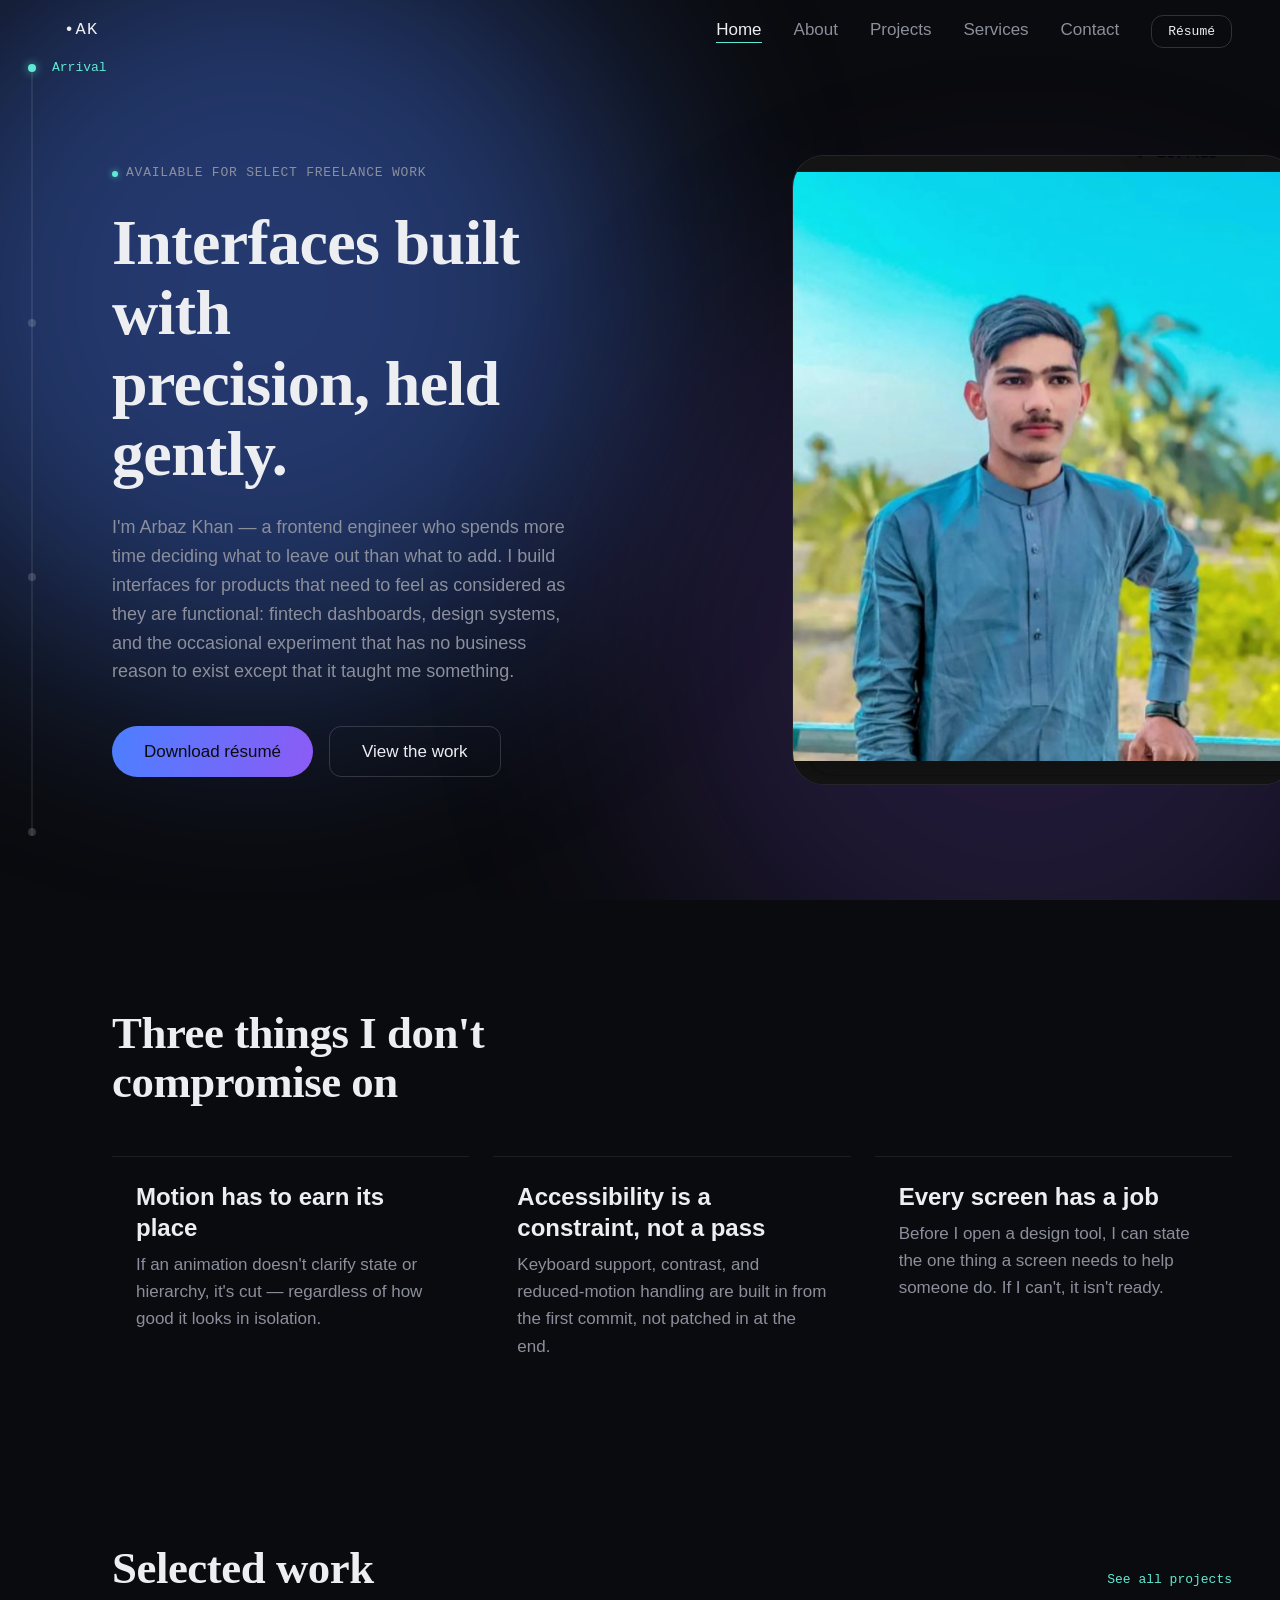
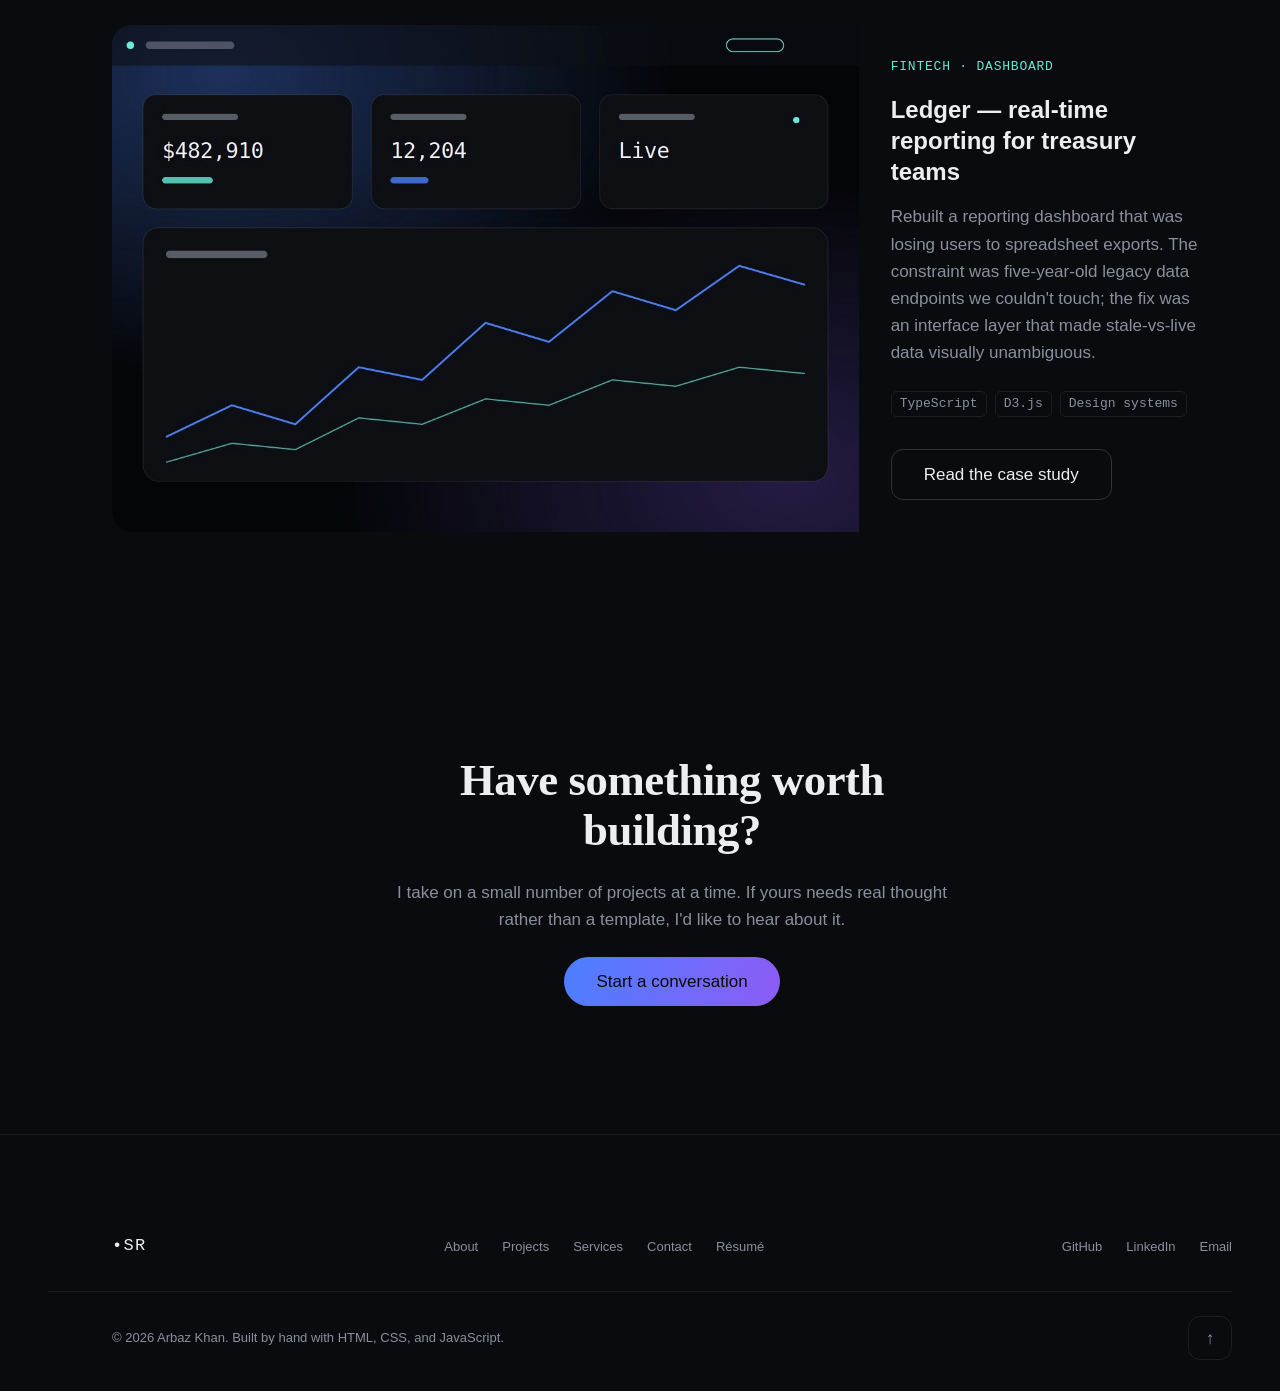
==== commit 986b8cb0: "Update profile image and refine portfolio styling" ====
--- a/index.html
+++ b/index.html
@@ -138,7 +138,7 @@
         </h1>
 
         <p class="hero__story">
-          I'm Sana — a frontend engineer who spends more time deciding
+          I'm Arbaz Khan — a frontend engineer who spends more time deciding
           what to leave out than what to add. I build interfaces for
           products that need to feel as considered as they are
           functional: fintech dashboards, design systems, and the
@@ -306,7 +306,7 @@
 
     <div class="site-footer__bottom">
       <p class="site-footer__copyright">
-        © <span id="current-year">2026</span> Sana Rehal. Built by hand with HTML, CSS, and JavaScript.
+        © <span id="current-year">2026</span> Arbaz Khan. Built by hand with HTML, CSS, and JavaScript.
       </p>
       <button class="site-footer__back-to-top" type="button" aria-label="Back to top">
         ↑ <span class="u-visually-hidden">Back to top</span>
--- a/css/pages.css
+++ b/css/pages.css
@@ -58,6 +58,8 @@
   margin-inline: auto;
   padding: var(--space-6) var(--space-3) var(--space-7);
   min-height: 80vh;
+  overflow: hidden; /* contains the portrait's edge-bleed within the section,
+                        so it never pushes past the actual viewport edge */
 }
 
 @media (min-width: 768px) {
@@ -130,8 +132,10 @@
   .hero__portrait {
     order: 2;
     justify-self: end;
-    width: 110%;
-    margin-right: -10%;
+    width: 100%;
+    /* No edge-bleed transform — a real photo shouldn't have its
+       subject cropped off-screen. Asymmetry now comes only from the
+       55/45 grid split, not from pushing the image past the frame. */
   }
 }
 
@@ -296,3 +300,931 @@
 .closing-cta__body {
   color: var(--text-muted);
 }
+
+
+/* ================================================================
+   ABOUT (about.html)
+   Story -> Skills -> Timeline -> Stats -> Values.
+   ================================================================ */
+.page--about .aurora__source--a {
+  opacity: 0.4; /* Aurora-A strong on About intro too — Design Bible §16 */
+}
+
+.story {
+  max-width: var(--grid-max-width);
+  margin-inline: auto;
+  padding: var(--space-7) var(--space-3) var(--space-6);
+}
+
+@media (min-width: 768px) {
+  .story {
+    padding: var(--space-7) var(--space-5) var(--space-6);
+  }
+}
+
+.story__eyebrow {
+  font-family: var(--font-mono);
+  font-size: var(--text-small);
+  color: var(--text-muted);
+  text-transform: uppercase;
+  letter-spacing: 0.06em;
+  margin-bottom: var(--space-2);
+}
+
+.story__heading {
+  max-width: 20ch;
+  margin-bottom: var(--space-4);
+}
+
+.story__body {
+  display: flex;
+  flex-direction: column;
+  gap: var(--space-3);
+  max-width: 62ch;
+  color: var(--text-muted);
+  font-size: 1.0625rem;
+}
+
+.skills {
+  max-width: var(--grid-max-width);
+  margin-inline: auto;
+  padding: var(--space-6) var(--space-3);
+}
+
+@media (min-width: 768px) {
+  .skills {
+    padding: var(--space-6) var(--space-5);
+  }
+}
+
+.skills__heading {
+  margin-bottom: var(--space-4);
+}
+
+.skills__groups {
+  display: grid;
+  grid-template-columns: 1fr;
+  gap: var(--space-4);
+}
+
+@media (min-width: 768px) {
+  .skills__groups {
+    grid-template-columns: repeat(4, 1fr);
+  }
+}
+
+.skills__group-title {
+  color: var(--text-muted);
+  text-transform: uppercase;
+  margin-bottom: var(--space-2);
+}
+
+.skills__badges {
+  display: flex;
+  flex-wrap: wrap;
+  gap: var(--space-1);
+}
+
+.skills__badge {
+  font-size: var(--text-small);
+  padding: var(--space-1) var(--space-2);
+  border-radius: var(--radius-sm);
+  border: 1px solid var(--glass-border-resting);
+  background-color: rgba(18, 20, 26, 0.4);
+  color: var(--text-primary);
+}
+
+.timeline {
+  max-width: var(--grid-max-width);
+  margin-inline: auto;
+  padding: var(--space-6) var(--space-3);
+}
+
+@media (min-width: 768px) {
+  .timeline {
+    padding: var(--space-6) var(--space-5);
+  }
+}
+
+.timeline__heading {
+  margin-bottom: var(--space-5);
+}
+
+.timeline__list {
+  position: relative;
+  display: flex;
+  flex-direction: column;
+  gap: var(--space-5);
+  padding-left: var(--space-4);
+  border-left: 2px solid var(--glass-border-resting);
+}
+
+.timeline__item {
+  position: relative;
+}
+
+/* Fuse-fill: the connector "arms" as each node reveals, rather than
+   the whole line fading in at once (Design Bible / micro-interactions
+   §2, unique to this page). Implemented as a growing pseudo-element
+   tied to the shared [data-reveal] state. */
+.timeline__item::before {
+  content: "";
+  position: absolute;
+  left: calc(var(--space-4) * -1 - 1px);
+  top: 0;
+  width: 2px;
+  height: 0%;
+  background-color: var(--accent-line);
+  box-shadow: 0 0 8px rgba(94, 234, 212, 0.6);
+  transition: height 900ms var(--ease-settle);
+}
+
+.timeline__item.is-revealed::before {
+  height: 100%;
+}
+
+.timeline__marker {
+  display: inline-block;
+  color: var(--accent-line);
+  margin-bottom: var(--space-1);
+}
+
+.timeline__title {
+  margin-bottom: var(--space-1);
+}
+
+.timeline__body {
+  color: var(--text-muted);
+  max-width: 52ch;
+}
+
+.stats {
+  max-width: var(--grid-max-width);
+  margin-inline: auto;
+  padding: var(--space-6) var(--space-3);
+}
+
+@media (min-width: 768px) {
+  .stats {
+    padding: var(--space-6) var(--space-5);
+  }
+}
+
+.stats__grid {
+  display: grid;
+  grid-template-columns: 1fr;
+  gap: var(--space-3);
+}
+
+@media (min-width: 768px) {
+  .stats__grid {
+    grid-template-columns: repeat(3, 1fr);
+  }
+}
+
+.stats__card {
+  display: flex;
+  flex-direction: column;
+  gap: var(--space-1);
+  padding: var(--space-4);
+  border-radius: var(--radius-md);
+  border: 1px solid var(--glass-border-resting);
+  background-color: rgba(18, 20, 26, 0.4);
+}
+
+.stats__number {
+  font-size: 2rem;
+  color: var(--accent-line);
+}
+
+.stats__label {
+  color: var(--text-muted);
+  font-size: var(--text-small);
+}
+
+.values {
+  max-width: var(--grid-max-width);
+  margin-inline: auto;
+  padding: var(--space-6) var(--space-3) var(--space-8);
+}
+
+@media (min-width: 768px) {
+  .values {
+    padding: var(--space-6) var(--space-5) var(--space-8);
+  }
+}
+
+.values__heading {
+  margin-bottom: var(--space-4);
+}
+
+.values__grid {
+  display: grid;
+  grid-template-columns: 1fr;
+  gap: var(--space-3);
+}
+
+@media (min-width: 768px) {
+  .values__grid {
+    grid-template-columns: repeat(3, 1fr);
+  }
+}
+
+.values__item {
+  padding: var(--space-3);
+  border-top: 1px solid var(--glass-border-resting);
+}
+
+.values__item-body {
+  color: var(--text-muted);
+}
+
+
+/* ================================================================
+   PROJECTS (projects.html)
+   Overview -> filterable grid (8/4 hierarchy) -> future work.
+   ================================================================ */
+.page--projects .aurora__source--b {
+  opacity: 0.3; /* Aurora-B strongest on Projects/Services — Design Bible §16 */
+}
+
+.projects-intro {
+  max-width: var(--grid-max-width);
+  margin-inline: auto;
+  padding: var(--space-7) var(--space-3) var(--space-5);
+}
+
+@media (min-width: 768px) {
+  .projects-intro {
+    padding: var(--space-7) var(--space-5) var(--space-5);
+  }
+}
+
+.projects-intro__eyebrow {
+  font-family: var(--font-mono);
+  font-size: var(--text-small);
+  color: var(--text-muted);
+  text-transform: uppercase;
+  letter-spacing: 0.06em;
+  margin-bottom: var(--space-2);
+}
+
+.projects-intro__heading {
+  max-width: 20ch;
+  margin-bottom: var(--space-3);
+}
+
+.projects-intro__body {
+  max-width: 52ch;
+  color: var(--text-muted);
+  margin-bottom: var(--space-4);
+}
+
+.project-filters {
+  display: flex;
+  flex-wrap: wrap;
+  gap: var(--space-1);
+}
+
+.project-filters__chip {
+  padding: var(--space-1) var(--space-3);
+  border-radius: var(--radius-pill);
+  border: 1px solid var(--glass-border-resting);
+  color: var(--text-muted);
+  font-size: var(--text-small);
+  min-height: 44px; /* touch target, Design Bible Mobile-First Strategy */
+  transition: border-color var(--duration-micro) var(--ease-linear-out),
+              color var(--duration-micro) var(--ease-linear-out);
+}
+
+.project-filters__chip--active {
+  color: var(--text-primary);
+  border-color: var(--accent-line);
+}
+
+.projects-grid-section {
+  max-width: var(--grid-max-width);
+  margin-inline: auto;
+  padding: var(--space-4) var(--space-3) var(--space-7);
+}
+
+@media (min-width: 768px) {
+  .projects-grid-section {
+    padding: var(--space-4) var(--space-5) var(--space-7);
+  }
+}
+
+.project-grid {
+  display: grid;
+  grid-template-columns: 1fr;
+  gap: var(--space-4);
+}
+
+@media (min-width: 768px) {
+  .project-grid {
+    grid-template-columns: repeat(12, 1fr);
+  }
+
+  /* First project is the hero project, spans 8 of 12 columns; the
+     rest take 4 — one deliberate hierarchy, not a flat repeating
+     grid (Design Bible §13). */
+  .project-card--large {
+    grid-column: span 8;
+  }
+
+  .project-card:not(.project-card--large) {
+    grid-column: span 4;
+  }
+}
+
+.project-card--large .project-card__media {
+  aspect-ratio: 16 / 9;
+}
+
+.project-grid__empty {
+  grid-column: 1 / -1;
+  color: var(--text-muted);
+  text-align: center;
+  padding: var(--space-5) 0;
+}
+
+.projects-future {
+  max-width: var(--grid-max-width);
+  margin-inline: auto;
+  padding: 0 var(--space-3) var(--space-8);
+}
+
+@media (min-width: 768px) {
+  .projects-future {
+    padding: 0 var(--space-5) var(--space-8);
+  }
+}
+
+.projects-future__card {
+  padding: var(--space-5);
+  border: 1px dashed var(--glass-border-active);
+  border-radius: var(--radius-lg);
+}
+
+.projects-future__body {
+  color: var(--text-muted);
+  max-width: 52ch;
+}
+
+/* Project detail modal — top layer, own dimmed backdrop
+   (Design Bible §15, glass hierarchy tier 3). */
+.project-modal {
+  position: fixed;
+  inset: 0;
+  z-index: var(--z-overlay);
+  align-items: center;
+  justify-content: center;
+  padding: var(--space-3);
+  background-color: rgba(6, 7, 9, 0.7);
+}
+
+/* The .project-modal rule above sets `display: flex`, which has
+   higher specificity than the browser's default `[hidden] { display:
+   none }` and would otherwise override it — silently showing an
+   empty modal on every page load. This rule restores correct
+   hidden-attribute behavior; JS in projects.js only ever toggles
+   the `hidden` attribute, never a class, so this must stay in sync
+   with that approach. */
+.project-modal[hidden] {
+  display: none;
+}
+
+.project-modal:not([hidden]) {
+  display: flex;
+}
+
+.project-modal__dialog {
+  position: relative;
+  max-width: 640px;
+  width: 100%;
+  max-height: 85vh;
+  overflow-y: auto;
+  padding: var(--space-5);
+  border-radius: var(--radius-lg);
+}
+
+.project-modal__close {
+  position: absolute;
+  top: var(--space-3);
+  right: var(--space-3);
+  width: 40px;
+  height: 40px;
+  border-radius: var(--radius-sm);
+  border: 1px solid var(--glass-border-resting);
+  color: var(--text-muted);
+}
+
+.project-modal__image {
+  width: 100%;
+  aspect-ratio: 16 / 9;
+  object-fit: cover;
+  border-radius: var(--radius-md);
+  margin-bottom: var(--space-3);
+}
+
+.project-modal__category {
+  color: var(--accent-line);
+  text-transform: uppercase;
+  margin-bottom: var(--space-1);
+}
+
+.project-modal__title {
+  margin-bottom: var(--space-2);
+}
+
+.project-modal__full-description {
+  color: var(--text-muted);
+  line-height: var(--leading-body);
+}
+
+
+/* ================================================================
+   SERVICES (services.html)
+   Five distinct micro-layouts, one broken-rhythm future card.
+   ================================================================ */
+.page--services .aurora__source--b {
+  opacity: 0.3;
+}
+
+.services-intro {
+  max-width: var(--grid-max-width);
+  margin-inline: auto;
+  padding: var(--space-7) var(--space-3) var(--space-5);
+}
+
+@media (min-width: 768px) {
+  .services-intro {
+    padding: var(--space-7) var(--space-5) var(--space-5);
+  }
+}
+
+.services-intro__eyebrow {
+  font-family: var(--font-mono);
+  font-size: var(--text-small);
+  color: var(--text-muted);
+  text-transform: uppercase;
+  letter-spacing: 0.06em;
+  margin-bottom: var(--space-2);
+}
+
+.services-intro__heading {
+  max-width: 20ch;
+  margin-bottom: var(--space-3);
+}
+
+.services-intro__body {
+  max-width: 52ch;
+  color: var(--text-muted);
+}
+
+.services-list {
+  display: flex;
+  flex-direction: column;
+  gap: var(--space-3);
+  max-width: var(--grid-max-width);
+  margin-inline: auto;
+  padding: 0 var(--space-3) var(--space-6);
+}
+
+@media (min-width: 768px) {
+  .services-list {
+    padding: 0 var(--space-5) var(--space-6);
+  }
+}
+
+.service-card {
+  padding: var(--space-4);
+  border-radius: var(--radius-md);
+  border: 1px solid var(--glass-border-resting);
+  background-color: rgba(18, 20, 26, 0.4);
+}
+
+.service-card__title {
+  margin-bottom: var(--space-1);
+}
+
+.service-card__body {
+  color: var(--text-muted);
+  max-width: 60ch;
+}
+
+/* 01 — text-left / number-right */
+.service-card--split {
+  display: flex;
+  align-items: flex-start;
+  justify-content: space-between;
+  gap: var(--space-3);
+}
+
+.service-card__mark {
+  font-size: 1.5rem;
+  color: var(--glass-border-active);
+}
+
+/* 02 — icon-left */
+.service-card--icon-lead {
+  display: flex;
+  align-items: flex-start;
+  gap: var(--space-3);
+}
+
+.service-card__icon {
+  flex-shrink: 0;
+  width: 32px;
+  height: 32px;
+  color: var(--accent-line);
+}
+
+/* 03 — wide, quote-style, no icon/number at all */
+.service-card--wide {
+  padding: var(--space-5);
+}
+
+.service-card--wide .service-card__title {
+  font-size: var(--text-h3);
+}
+
+/* 04 — icon-right (mirrors 02, but reversed, and text leads) */
+.service-card--icon-trail {
+  display: flex;
+  align-items: flex-start;
+  justify-content: space-between;
+  gap: var(--space-3);
+}
+
+/* 05 — stacked, quieter, closes the rhythm */
+.service-card--stat {
+  border-style: solid;
+}
+
+.services-future {
+  max-width: var(--grid-max-width);
+  margin-inline: auto;
+  padding: 0 var(--space-3) var(--space-8);
+}
+
+@media (min-width: 768px) {
+  .services-future {
+    padding: 0 var(--space-5) var(--space-8);
+  }
+}
+
+.services-future__card {
+  padding: var(--space-5);
+  border: 1px dashed var(--glass-border-active);
+  border-radius: var(--radius-lg);
+}
+
+.services-future__body {
+  color: var(--text-muted);
+  max-width: 56ch;
+}
+
+
+/* ================================================================
+   CONTACT (contact.html)
+   Split screen: intro + floating contact cards (left), glass form
+   (right). Denser, slightly darker glass than other pages (Design
+   Bible / Experience Architecture — "dimming the lights" moment).
+   ================================================================ */
+.page--contact .aurora__source--a {
+  opacity: 0.22;
+}
+
+.page--contact .aurora__source--b {
+  opacity: 0.32;
+}
+
+.contact-main {
+  display: grid;
+  grid-template-columns: 1fr;
+  gap: var(--space-5);
+  max-width: var(--grid-max-width);
+  margin-inline: auto;
+  padding: var(--space-7) var(--space-3);
+}
+
+@media (min-width: 768px) {
+  .contact-main {
+    grid-template-columns: 5fr 7fr;
+    padding: var(--space-7) var(--space-5);
+  }
+}
+
+.contact-main__eyebrow {
+  font-family: var(--font-mono);
+  font-size: var(--text-small);
+  color: var(--text-muted);
+  text-transform: uppercase;
+  letter-spacing: 0.06em;
+  margin-bottom: var(--space-2);
+}
+
+.contact-main__heading {
+  max-width: 16ch;
+  margin-bottom: var(--space-3);
+}
+
+.contact-main__body {
+  color: var(--text-muted);
+  max-width: 44ch;
+  margin-bottom: var(--space-4);
+}
+
+.contact-cards {
+  display: flex;
+  flex-direction: column;
+  gap: var(--space-2);
+}
+
+.contact-cards__item {
+  display: flex;
+  flex-direction: column;
+  padding: var(--space-2) var(--space-3);
+  border-radius: var(--radius-sm);
+  border: 1px solid var(--glass-border-resting);
+  background-color: rgba(18, 20, 26, 0.4);
+  /* Scattered, offset placement rather than a perfectly even stack
+     (Design Bible / Experience Architecture — "offset like
+     scattered instrument readouts"). */
+}
+
+.contact-cards__item:nth-child(2) {
+  margin-left: var(--space-3);
+}
+
+.contact-cards__item:nth-child(4) {
+  margin-left: var(--space-2);
+}
+
+.contact-cards__label {
+  color: var(--text-muted);
+  margin-bottom: 2px;
+}
+
+.contact-form-wrapper {
+  position: relative;
+  padding: var(--space-5);
+  border-radius: var(--radius-lg);
+  transition: transform 500ms var(--ease-settle);
+}
+
+.contact-form-wrapper--settled {
+  transform: scale(0.99);
+}
+
+.contact-form {
+  display: flex;
+  flex-direction: column;
+  gap: var(--space-3);
+}
+
+.contact-form__field {
+  display: flex;
+  flex-direction: column;
+  gap: var(--space-1);
+}
+
+.contact-form__label {
+  font-size: var(--text-small);
+  color: var(--text-muted);
+}
+
+.contact-form__input {
+  padding: var(--space-2);
+  border-radius: var(--radius-sm);
+  border: 1px solid var(--glass-border-resting);
+  background-color: rgba(10, 11, 14, 0.4);
+  color: var(--text-primary);
+  transition: border-color var(--duration-micro) var(--ease-linear-out),
+              box-shadow var(--duration-micro) var(--ease-linear-out);
+}
+
+/* Field glows from within on focus — border brightens + soft inner
+   glow, not an outer box-shadow halo (Design Bible / micro-
+   interactions §2). */
+.contact-form__input:focus {
+  border-color: var(--accent-line);
+  box-shadow: inset 0 0 12px rgba(94, 234, 212, 0.15);
+  outline: none; /* :focus-visible global ring still applies for keyboard users */
+}
+
+.contact-form__input--textarea {
+  resize: vertical;
+  min-height: 120px;
+}
+
+.contact-form__error {
+  color: #F87171;
+  font-size: var(--text-small);
+}
+
+.contact-form__submit {
+  align-self: flex-start;
+  margin-top: var(--space-1);
+  min-height: 44px;
+}
+
+.contact-form__success {
+  flex-direction: column;
+  align-items: center;
+  gap: var(--space-2);
+  text-align: center;
+  padding: var(--space-4) 0;
+}
+
+/* Same fix as .project-modal above — see that comment for why this
+   pairing is required whenever a component sets its own `display`
+   and is also toggled via the `hidden` attribute from JS. */
+.contact-form__success[hidden] {
+  display: none;
+}
+
+.contact-form__success:not([hidden]) {
+  display: flex;
+}
+
+.contact-form__check {
+  width: 64px;
+  height: 64px;
+}
+
+.contact-form__check-circle {
+  stroke: var(--accent-line);
+  stroke-width: 2;
+  stroke-dasharray: 151;
+  stroke-dashoffset: 151;
+}
+
+.contact-form__check-mark {
+  stroke: var(--accent-line);
+  stroke-width: 3;
+  stroke-linecap: round;
+  stroke-linejoin: round;
+  stroke-dasharray: 36;
+  stroke-dashoffset: 36;
+}
+
+.contact-form__success.is-visible .contact-form__check-circle {
+  animation: check-circle-draw 500ms var(--ease-settle) forwards;
+}
+
+.contact-form__success.is-visible .contact-form__check-mark {
+  animation: check-mark-draw 400ms var(--ease-settle) 450ms forwards;
+}
+
+@keyframes check-circle-draw {
+  to {
+    stroke-dashoffset: 0;
+  }
+}
+
+@keyframes check-mark-draw {
+  to {
+    stroke-dashoffset: 0;
+  }
+}
+
+@media (prefers-reduced-motion: reduce) {
+  .contact-form__success.is-visible .contact-form__check-circle,
+  .contact-form__success.is-visible .contact-form__check-mark {
+    animation: none;
+    stroke-dashoffset: 0;
+  }
+}
+
+.contact-location {
+  max-width: var(--grid-max-width);
+  margin-inline: auto;
+  padding: 0 var(--space-3) var(--space-8);
+}
+
+@media (min-width: 768px) {
+  .contact-location {
+    padding: 0 var(--space-5) var(--space-8);
+  }
+}
+
+.contact-location__heading {
+  margin-bottom: var(--space-3);
+}
+
+.contact-location__map {
+  aspect-ratio: 16 / 6;
+  border-radius: var(--radius-md);
+  border: 1px solid var(--glass-border-resting);
+  background-color: var(--bg-panel);
+  display: flex;
+  align-items: center;
+  justify-content: center;
+}
+
+.contact-location__map-label {
+  color: var(--text-muted);
+}
+
+
+/* ================================================================
+   RÉSUMÉ (resume.html)
+   Print-friendly, calm — the most restrained page on the site.
+   ================================================================ */
+.resume-summary,
+.resume-experience,
+.resume-education {
+  max-width: 760px;
+  margin-inline: auto;
+  padding: var(--space-6) var(--space-3);
+}
+
+@media (min-width: 768px) {
+  .resume-summary,
+  .resume-experience,
+  .resume-education {
+    padding: var(--space-6) var(--space-5);
+  }
+}
+
+.resume-summary {
+  padding-top: var(--space-7);
+}
+
+.resume-summary__eyebrow {
+  font-family: var(--font-mono);
+  font-size: var(--text-small);
+  color: var(--text-muted);
+  text-transform: uppercase;
+  letter-spacing: 0.06em;
+  margin-bottom: var(--space-2);
+}
+
+.resume-summary__role {
+  color: var(--accent-line);
+  font-family: var(--font-mono);
+  margin-bottom: var(--space-3);
+}
+
+.resume-summary__body {
+  color: var(--text-muted);
+  max-width: 56ch;
+  margin-bottom: var(--space-4);
+}
+
+.resume-experience__heading,
+.resume-education__heading {
+  margin-bottom: var(--space-4);
+}
+
+.resume-entry {
+  padding: var(--space-3) 0;
+  border-top: 1px solid var(--glass-border-resting);
+}
+
+.resume-entry__header {
+  display: flex;
+  flex-direction: column;
+  gap: 2px;
+  margin-bottom: var(--space-1);
+}
+
+@media (min-width: 768px) {
+  .resume-entry__header {
+    flex-direction: row;
+    align-items: baseline;
+    justify-content: space-between;
+  }
+}
+
+.resume-entry__period {
+  color: var(--text-muted);
+  white-space: nowrap;
+}
+
+.resume-entry__body {
+  color: var(--text-muted);
+  max-width: 60ch;
+}
+
+@media print {
+  .depth-rail,
+  .site-header,
+  .site-footer,
+  .aurora,
+  .noise-layer,
+  .cursor-glow {
+    display: none !important;
+  }
+
+  body {
+    background: #fff;
+    color: #000;
+  }
+
+  main {
+    padding-left: 0 !important;
+  }
+}
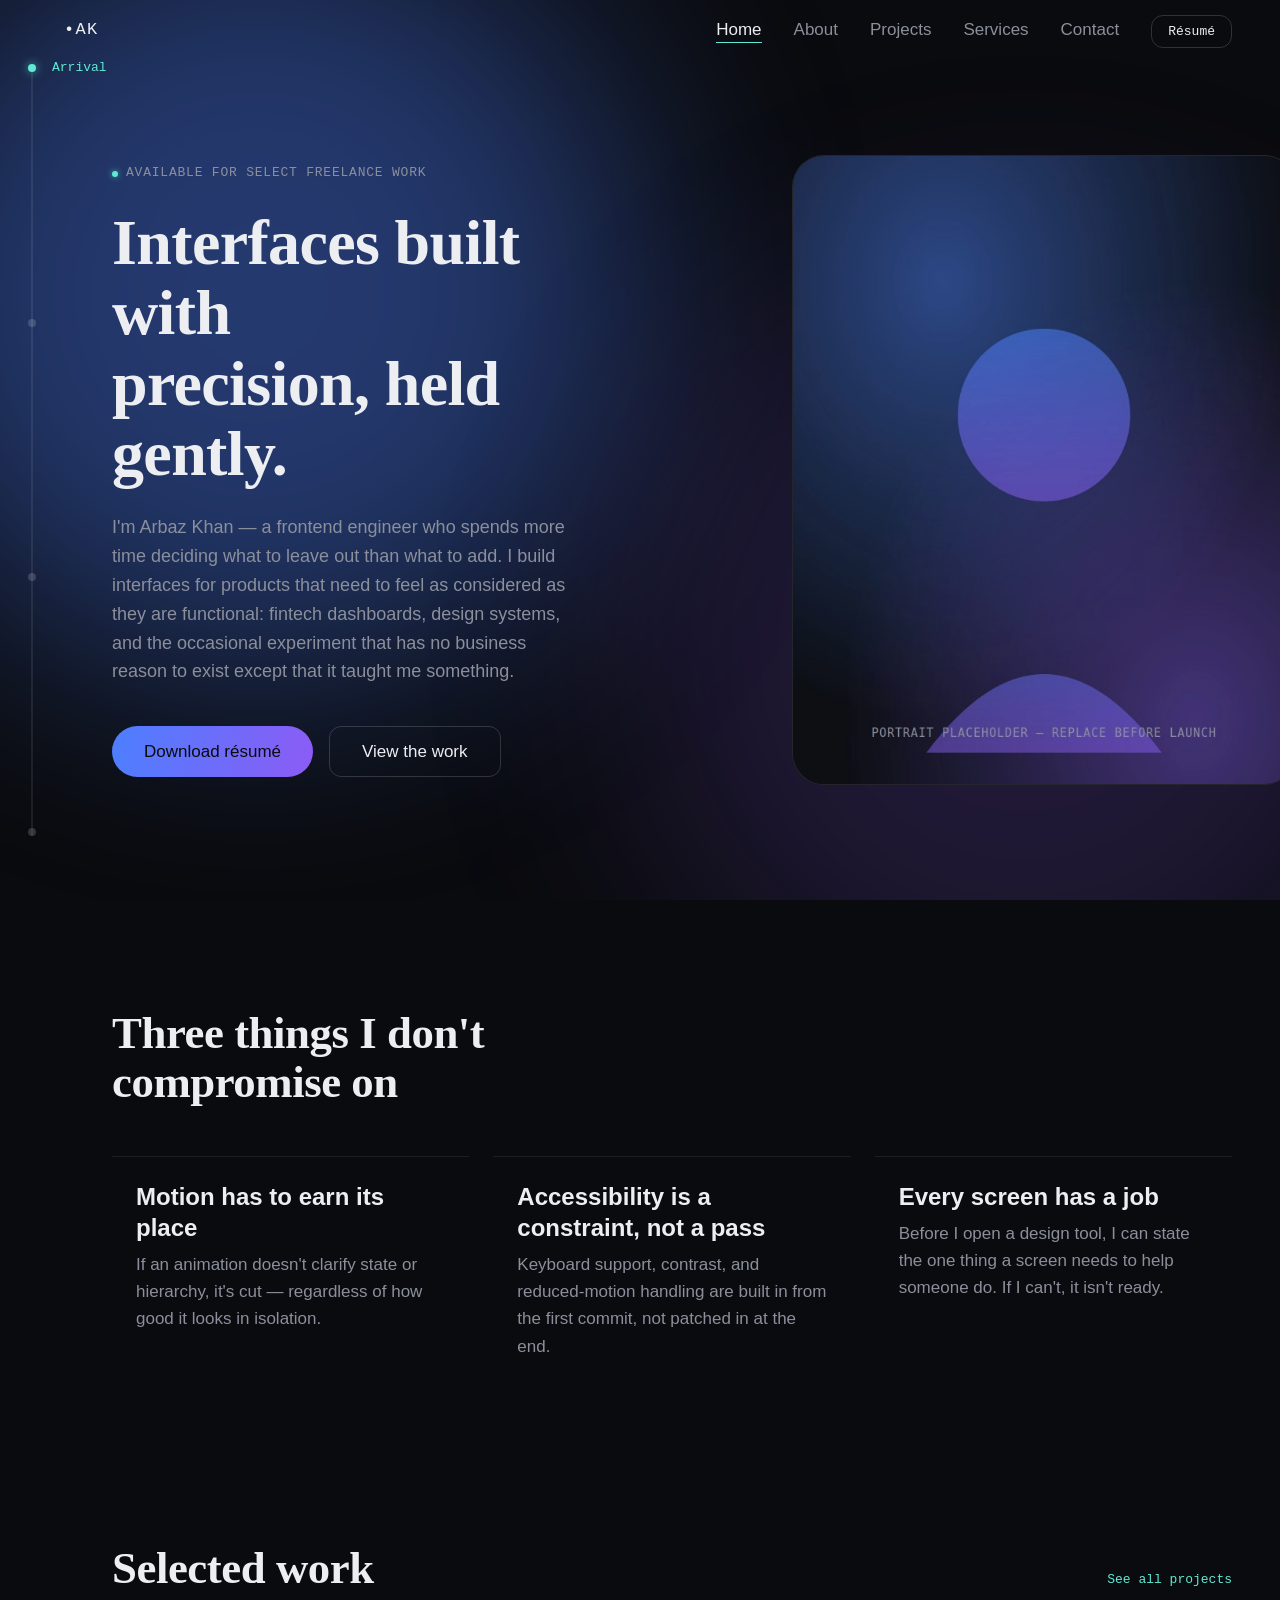
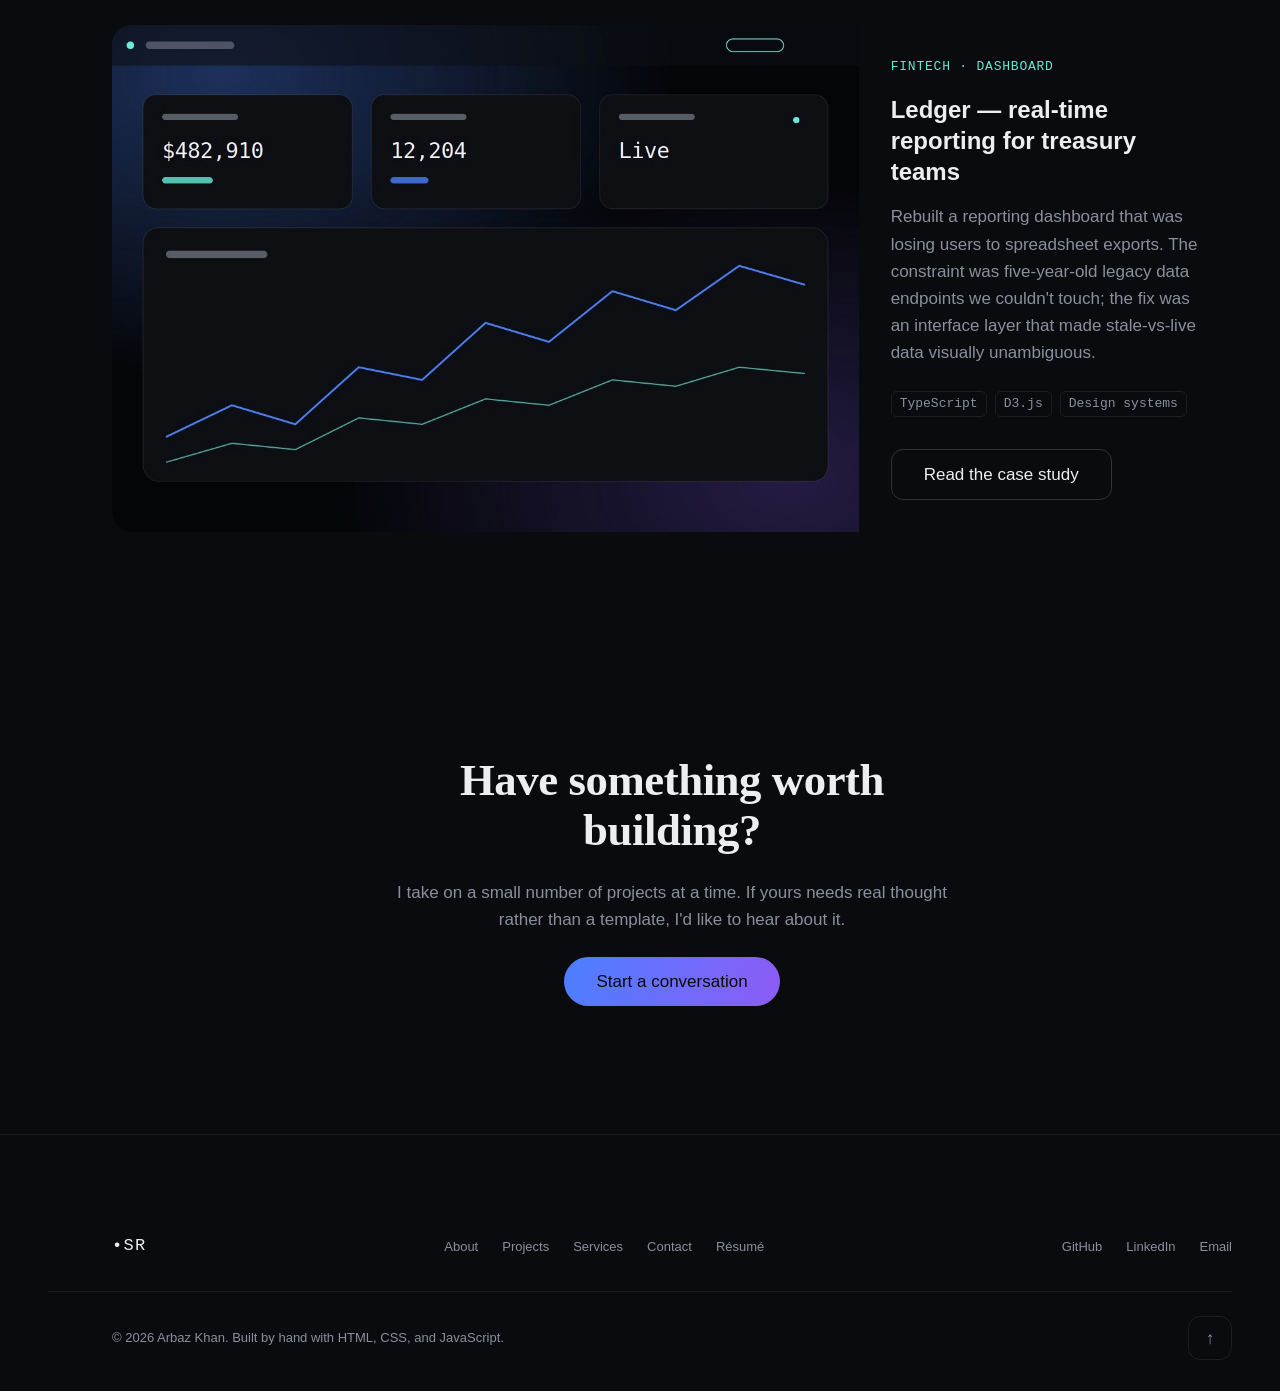
==== commit 5adf0ab8: "Add image assets" ====
--- a/index.html
+++ b/index.html
@@ -163,7 +163,7 @@
         <div class="hero__portrait-glass">
           <img
             class="hero__portrait-image"
-            src="assets/images/portrait-placeholder.jpg"
+            src="assets/images/portait.jpg"
             alt="Portrait of Sana Rehal, frontend engineer"
             width="640"
             height="800"
